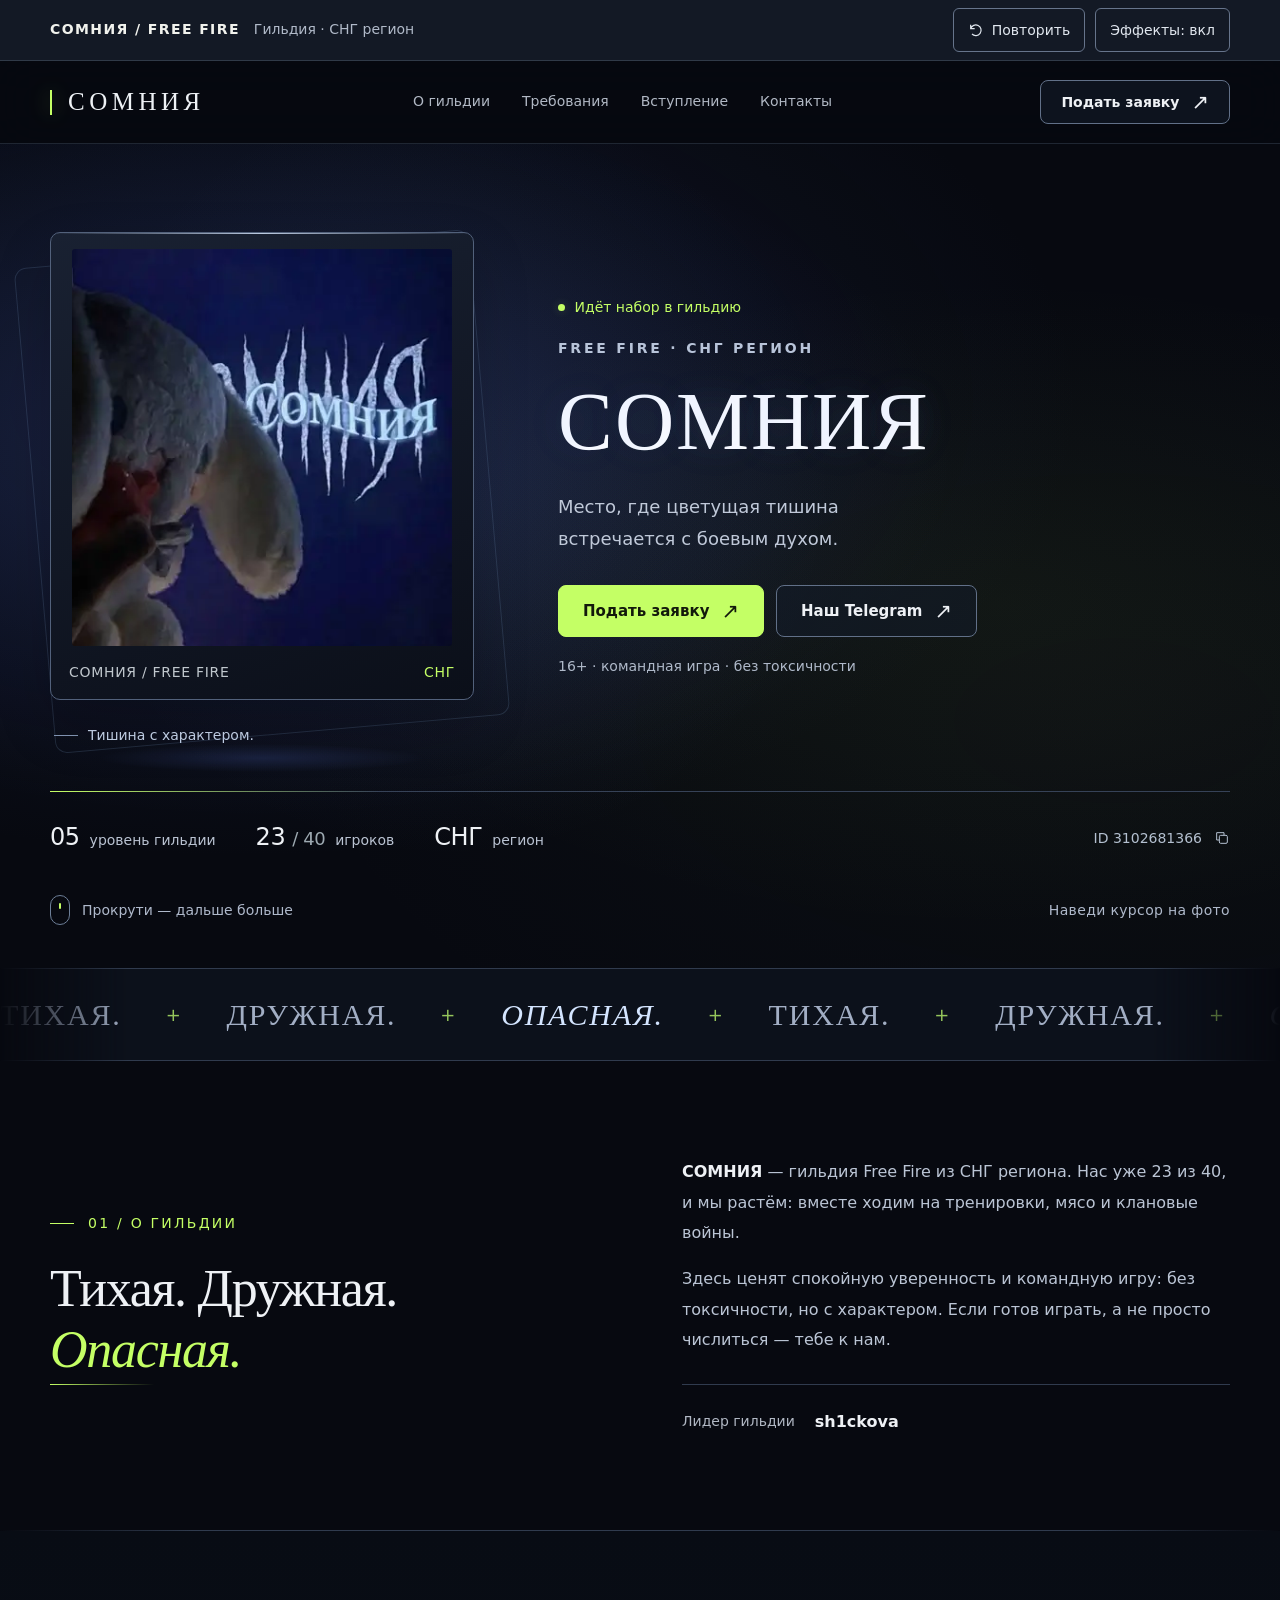
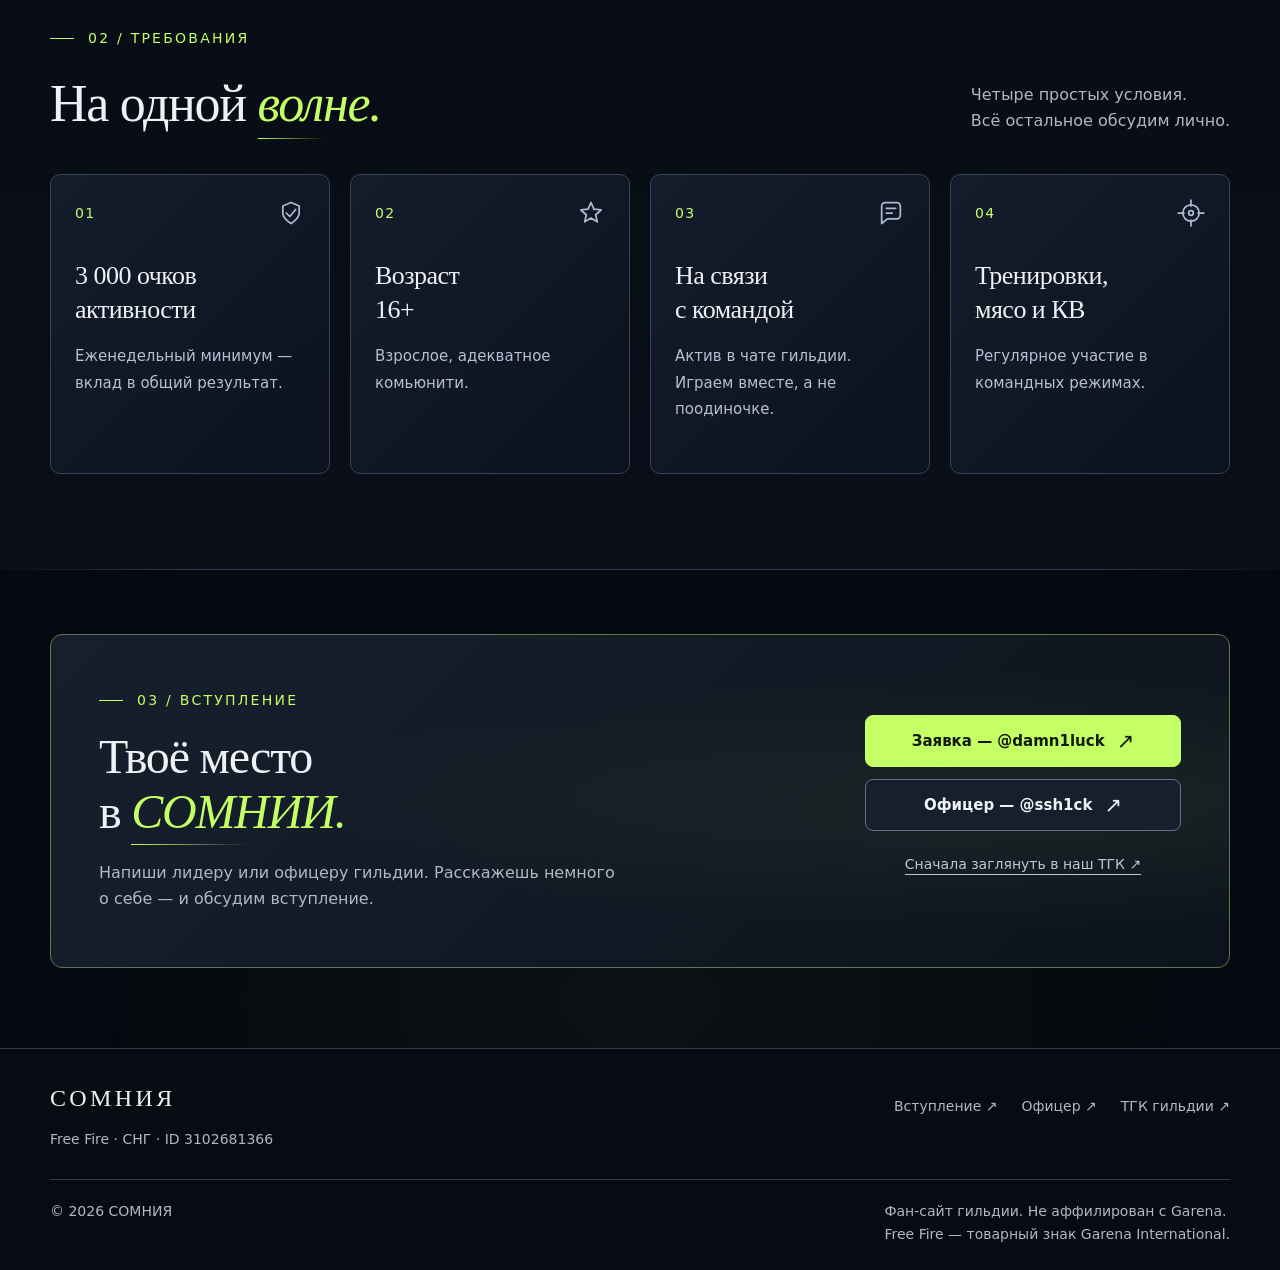
==== index.html @ 0462ac65 "Deploy animated desktop version; preserve original mobile site" ====
<!DOCTYPE html>
<html lang="ru">
<head>
  <meta charset="UTF-8">
  <meta name="viewport" content="width=device-width, initial-scale=1.0, viewport-fit=cover">
  <!-- somnia-desktop-router:start -->
  <script>
    (() => {
      try {
        if (!window.matchMedia || !window.matchMedia('(min-width: 1024px) and (hover: hover) and (pointer: fine)').matches) return;
        const target = new URL('desktop.html', location.href);
        target.search = location.search;
        target.hash = location.hash;
        location.replace(target.href);
      } catch (_) { /* Keep the original site as a safe fallback. */ }
    })();
  </script>
  <!-- somnia-desktop-router:end -->

  <title>СОМНИЯ — гильдия Free Fire · СНГ</title>
  <meta name="description" content="СОМНИЯ — гильдия Free Fire, СНГ регион. Уровень 5, идёт набор активных игроков 16+. Вступить: @damn1luck в Telegram.">
  <meta name="theme-color" content="#050608">
  <link rel="icon" type="image/png" href="assets/favicon.png">
  <link rel="apple-touch-icon" href="assets/apple-touch-icon.png">
  <!-- Open Graph -->
  <meta property="og:type" content="website">
  <meta property="og:url" content="https://somnia-guild.pages.dev/">
  <meta property="og:title" content="СОМНИЯ — гильдия Free Fire">
  <meta property="og:description" content="Уровень 5 · СНГ регион · идёт набор. Вступление: @damn1luck">
  <meta property="og:image" content="https://somnia-guild.pages.dev/assets/og.jpg">
  <meta property="og:locale" content="ru_RU">
  <link rel="preconnect" href="https://fonts.googleapis.com">
  <link rel="preconnect" href="https://fonts.gstatic.com" crossorigin>
  <link href="https://fonts.googleapis.com/css2?family=Cormorant+Garamond:ital,wght@0,300;0,400;0,500;0,600;1,400;1,500&family=Manrope:wght@300;400;500;600;700;800&display=swap" rel="stylesheet">
  <link rel="stylesheet" href="styles.css">
  <link rel="stylesheet" href="updates.css">
</head>
<body>

  <!-- ======= Навигация ======= -->
  <header class="nav" id="nav">
    <div class="nav__inner">
      <a class="nav__brand" href="#top" aria-label="СОМНИЯ — наверх">
        <img class="nav__logo" src="assets/emblem.png" alt="Эмблема гильдии СОМНИЯ — волк">
        <span class="nav__name">Сомния</span>
      </a>
      <nav class="nav__links" id="navLinks" aria-label="Основная навигация">
        <a href="#about" class="nav__link">О гильдии</a>
        <a href="#reqs" class="nav__link">Требования</a>
        <a href="#join" class="nav__link">Вступление</a>
        <a href="#contacts" class="nav__link">Контакты</a>
        <a class="btn btn--sm btn--primary" href="https://t.me/damn1luck" target="_blank" rel="noopener">
          <svg class="ico" viewBox="0 0 24 24" aria-hidden="true"><path fill="currentColor" d="M21.9 4.6c.3-1.2-.9-2.2-2-1.7L2.7 9.9c-1.2.5-1.1 2.2.1 2.6l4.4 1.4 1.7 5.4c.3 1 1.6 1.3 2.3.5l2.4-2.5 4.5 3.3c.9.7 2.2.2 2.4-.9l2.4-15.1zM8.3 13.1l9.7-6.1c.3-.2.6.2.4.4l-8 7.5-.3 3.2-1.8-5z"/></svg>
          Заявка
        </a>
      </nav>
      <button class="nav__burger" id="burger" aria-label="Открыть меню" aria-expanded="false">
        <span></span><span></span><span></span>
      </button>
    </div>
  </header>

  <main id="top">

    <!-- ======= Hero ======= -->
    <section class="hero" id="hero">
      <div class="hero__bg" id="heroBg">
        <img src="assets/hero-photo.webp" width="400" height="418" fetchpriority="high" alt="" aria-hidden="true">
        <div class="hero__shade"></div>
      </div>
      <canvas class="hero__petals" id="petals" aria-hidden="true"></canvas>

      <div class="hero__content">
        <p class="hero__kicker reveal">Гильдия Free Fire · СНГ регион</p>
        <h1 class="hero__title" id="heroTitle" aria-label="СОМНИЯ">СОМНИЯ</h1>
        <p class="hero__tag reveal">Место, где цветущая тишина встречается с боевым духом.</p>

        <ul class="hero__badges reveal" aria-label="Факты о гильдии">
          <li class="chip">
            <svg class="ico" viewBox="0 0 24 24" aria-hidden="true"><path fill="none" stroke="currentColor" stroke-width="1.6" d="M12 3l7 2.6v5.2c0 4.4-2.9 8.3-7 9.6-4.1-1.3-7-5.2-7-9.6V5.6L12 3z"/></svg>
            ID&nbsp;3102681366
          </li>
          <li class="chip">
            <svg class="ico" viewBox="0 0 24 24" aria-hidden="true"><path fill="currentColor" d="M12 2l2.9 6.3 6.9.7-5.2 4.6 1.5 6.8L12 16.9l-6.1 3.5 1.5-6.8L2.2 9l6.9-.7L12 2z"/></svg>
            Уровень&nbsp;5
          </li>
          <li class="chip">
            <svg class="ico" viewBox="0 0 24 24" aria-hidden="true"><path fill="none" stroke="currentColor" stroke-width="1.6" d="M9 11a3 3 0 100-6 3 3 0 000 6zm7 1a2.5 2.5 0 100-5M3 20v-1.5A4.5 4.5 0 017.5 14h3a4.5 4.5 0 014.5 4.5V20m2-6.6a4 4 0 013 3.9V20"/></svg>
            <span><span class="count" data-count="23">23</span>/<span class="count" data-count="40">40</span>&nbsp;игроков</span>
          </li>
          <li class="chip">
            <svg class="ico" viewBox="0 0 24 24" aria-hidden="true"><path fill="none" stroke="currentColor" stroke-width="1.6" d="M12 21s-6.5-5.4-6.5-10.2A6.5 6.5 0 0112 4.3a6.5 6.5 0 016.5 6.5C18.5 15.6 12 21 12 21z"/><circle cx="12" cy="10.7" r="2.2" fill="currentColor" stroke="none"/></svg>
            СНГ
          </li>
        </ul>

        <div class="hero__cta reveal">
          <a class="btn btn--primary btn--lg" href="https://t.me/damn1luck" target="_blank" rel="noopener">
            <svg class="ico" viewBox="0 0 24 24" aria-hidden="true"><path fill="currentColor" d="M21.9 4.6c.3-1.2-.9-2.2-2-1.7L2.7 9.9c-1.2.5-1.1 2.2.1 2.6l4.4 1.4 1.7 5.4c.3 1 1.6 1.3 2.3.5l2.4-2.5 4.5 3.3c.9.7 2.2.2 2.4-.9l2.4-15.1zM8.3 13.1l9.7-6.1c.3-.2.6.2.4.4l-8 7.5-.3 3.2-1.8-5z"/></svg>
            Подать заявку
          </a>
          <a class="btn btn--ghost btn--lg" href="https://t.me/somni1aa" target="_blank" rel="noopener">Наш ТГК</a>
        </div>
      </div>

      <a class="hero__scroll" href="#about" aria-label="Листай вниз">
        <span class="hero__scroll-line"></span>
        <span class="hero__scroll-txt">листай</span>
      </a>
    </section>

    <!-- ======= О гильдии ======= -->
    <section class="about section" id="about">
      <div class="about__bg" aria-hidden="true"></div>
      <div class="wrap">
        <div class="about__grid">
          <div class="about__emblem reveal">
            <div class="emblem-glow">
              <img src="assets/emblem.png" alt="Эмблема СОМНИИ: серый волк с зелёными глазами в щите">
            </div>
          </div>
          <div class="about__text">
            <p class="section__kicker reveal">о гильдии</p>
            <h2 class="section__title reveal">Тихая. Дружная. <em>Опасная.</em></h2>
            <p class="reveal"><strong>СОМНИЯ</strong> — гильдия Free Fire из СНГ региона. Нас уже <span class="count" data-count="23">23</span> из 40, и мы растём: идёт набор активных игроков, вместе ходим на тренировки, мясо и клановые войны.</p>
            <p class="reveal">Здесь ценят спокойную уверенность и командную игру: без токсичности, но с характером. Если готов играть, а не просто числиться — тебе к нам.</p>

            <blockquote class="slogan reveal">
              <span class="slogan__mark" aria-hidden="true">«</span>
              По поводу ги — @damn1luck
              <cite>— слоган гильдии</cite>
            </blockquote>

            <ul class="facts reveal">
              <li class="fact"><span class="fact__k">Лидер</span><span class="fact__v">sh1ckova</span></li>
              <li class="fact"><span class="fact__k">Регион</span><span class="fact__v">СНГ</span></li>
              <li class="fact"><span class="fact__k">Уровень</span><span class="fact__v">5</span></li>
              <li class="fact"><span class="fact__k">Состав</span><span class="fact__v">23 / 40</span></li>
            </ul>
          </div>
        </div>
      </div>
    </section>

    <!-- ======= Требования ======= -->
    <section class="reqs section" id="reqs">
      <div class="wrap">
        <p class="section__kicker reveal">что от вас требуется</p>
        <h2 class="section__title reveal">Требования <em>к бойцам</em></h2>
        <p class="section__sub reveal">Четыре простых условия. Всё остальное обсудим лично.</p>

        <ol class="reqs__grid">
          <li class="req reveal">
            <span class="req__num" aria-hidden="true">01</span>
            <h3 class="req__title">3 000 очков активности</h3>
            <p class="req__sub">еженедельный минимум — вклад в общий результат</p>
          </li>
          <li class="req reveal">
            <span class="req__num" aria-hidden="true">02</span>
            <h3 class="req__title">Возраст 16+</h3>
            <p class="req__sub">взрослое, адекватное комьюнити</p>
          </li>
          <li class="req reveal">
            <span class="req__num" aria-hidden="true">03</span>
            <h3 class="req__title">Актив в чате гильдии</h3>
            <p class="req__sub">мы на связи и играем вместе, а не поодиночке</p>
          </li>
          <li class="req reveal">
            <span class="req__num" aria-hidden="true">04</span>
            <h3 class="req__title">Тренировки / мясо / КВ</h3>
            <p class="req__sub">регулярное участие в командных режимах</p>
          </li>
        </ol>
      </div>
    </section>

    <!-- ======= Вступление ======= -->
    <section class="join section" id="join">
      <div class="wrap">
        <div class="join__panel reveal">
          <div class="join__glow" aria-hidden="true"></div>
          <p class="section__kicker">вступление</p>
          <h2 class="section__title">Готов стать частью <em>СОМНИИ</em>?</h2>
          <p class="join__text">Один шаг: напиши лидеру или офицеру гильдии. Расскажешь немного о себе — и обсудим вступление.</p>

          <div class="join__cta">
            <a class="btn btn--primary btn--lg" href="https://t.me/damn1luck" target="_blank" rel="noopener">
              <svg class="ico" viewBox="0 0 24 24" aria-hidden="true"><path fill="currentColor" d="M21.9 4.6c.3-1.2-.9-2.2-2-1.7L2.7 9.9c-1.2.5-1.1 2.2.1 2.6l4.4 1.4 1.7 5.4c.3 1 1.6 1.3 2.3.5l2.4-2.5 4.5 3.3c.9.7 2.2.2 2.4-.9l2.4-15.1zM8.3 13.1l9.7-6.1c.3-.2.6.2.4.4l-8 7.5-.3 3.2-1.8-5z"/></svg>
              Подать заявку — @damn1luck
            </a>
            <a class="btn btn--ghost btn--lg" href="https://t.me/ssh1ck" target="_blank" rel="noopener">Офицер гильдии — @ssh1ck</a>
            <a class="btn btn--ghost btn--lg" href="https://t.me/somni1aa" target="_blank" rel="noopener">Наш ТГК</a>
          </div>
        </div>
      </div>
    </section>

  </main>

  <!-- ======= Футер / Контакты ======= -->
  <footer class="footer" id="contacts">
    <div class="wrap footer__grid">
      <div class="footer__brand">
        <img class="footer__logo" src="assets/emblem.png" alt="Эмблема СОМНИИ">
        <div>
          <p class="footer__name">Сомния</p>
          <p class="footer__meta">ID 3102681366 · уровень 5 · СНГ</p>
        </div>
      </div>
      <nav class="footer__links" aria-label="Контакты">
        <a href="https://t.me/somni1aa" target="_blank" rel="noopener">
          <svg class="ico" viewBox="0 0 24 24" aria-hidden="true"><path fill="currentColor" d="M21.9 4.6c.3-1.2-.9-2.2-2-1.7L2.7 9.9c-1.2.5-1.1 2.2.1 2.6l4.4 1.4 1.7 5.4c.3 1 1.6 1.3 2.3.5l2.4-2.5 4.5 3.3c.9.7 2.2.2 2.4-.9l2.4-15.1zM8.3 13.1l9.7-6.1c.3-.2.6.2.4.4l-8 7.5-.3 3.2-1.8-5z"/></svg>
          ТГК гильдии — t.me/somni1aa
        </a>
        <a href="https://t.me/damn1luck" target="_blank" rel="noopener">
          <svg class="ico" viewBox="0 0 24 24" aria-hidden="true"><path fill="none" stroke="currentColor" stroke-width="1.6" d="M4 6h16v12H4z"/><path fill="none" stroke="currentColor" stroke-width="1.6" d="M4 7l8 6 8-6"/></svg>
          Вступление — @damn1luck
        </a>
        <a href="https://t.me/ssh1ck" target="_blank" rel="noopener">
          <svg class="ico" viewBox="0 0 24 24" aria-hidden="true"><path fill="none" stroke="currentColor" stroke-width="1.6" d="M4 6h16v12H4zM4 7l8 6 8-6"/></svg>
          Офицер гильдии — @ssh1ck
        </a>
      </nav>
      <p class="footer__note">Фан-сайт гильдии. Не аффилирован с Garena.<br>Free Fire — товарный знак Garena International.</p>
    </div>
    <div class="wrap footer__bottom">
      <span>© 2026 СОМНИЯ</span>
      <span>сделано с <span class="heart" aria-hidden="true">♥</span> для гильдии</span>
    </div>
  </footer>

  <script src="script.js"></script>
</body>
</html>
---- styles.css ----
/* ============================================================
   СОМНИЯ — гильдия Free Fire
   Тёмная элегантная тема: чёрный + серебро + неоново-зелёный
   ============================================================ */

:root {
  --bg: #050608;
  --bg-2: #090b10;
  --ink: #eef1f6;
  --muted: #a6adba;
  --faint: #6b7280;
  --lime: #b8ff29;
  --lime-soft: rgba(184, 255, 41, .14);
  --gold: #f0c75e;
  --line: rgba(255, 255, 255, .09);
  --glass: rgba(255, 255, 255, .045);
  --glass-strong: rgba(13, 16, 22, .72);
  --font-display: "Cormorant Garamond", Georgia, serif;
  --font-body: "Manrope", system-ui, sans-serif;
  --ease: cubic-bezier(.22, .61, .21, 1);
  --nav-h: 72px;
}

* { margin: 0; padding: 0; box-sizing: border-box; }

html {
  scroll-behavior: smooth;
  scroll-padding-top: calc(var(--nav-h) + 12px);
}

body {
  background: var(--bg);
  color: var(--ink);
  font-family: var(--font-body);
  font-weight: 400;
  line-height: 1.65;
  overflow-x: hidden;
  -webkit-font-smoothing: antialiased;
}

::selection { background: rgba(184, 255, 41, .25); color: #fff; }

::-webkit-scrollbar { width: 10px; }
::-webkit-scrollbar-track { background: var(--bg); }
::-webkit-scrollbar-thumb {
  background: linear-gradient(180deg, #2a2f38, #171b22);
  border-radius: 8px;
  border: 2px solid var(--bg);
}
::-webkit-scrollbar-thumb:hover { background: #3a4150; }

img { max-width: 100%; display: block; }
a { color: inherit; text-decoration: none; }
ul, ol { list-style: none; }

.wrap { width: min(1180px, 92%); margin-inline: auto; }

.ico { width: 1.05em; height: 1.05em; flex: none; }

/* ---------- Типографика секций ---------- */

.section { padding: clamp(88px, 11vw, 150px) 0; position: relative; }

.section__kicker {
  font-size: 12px;
  font-weight: 700;
  letter-spacing: .34em;
  text-transform: uppercase;
  color: var(--lime);
  margin-bottom: 18px;
}

.section__title {
  font-family: var(--font-display);
  font-weight: 500;
  font-size: clamp(34px, 5vw, 58px);
  line-height: 1.08;
  letter-spacing: .01em;
  margin-bottom: 22px;
}

.section__title em {
  font-style: italic;
  font-weight: 400;
  background: linear-gradient(100deg, var(--lime) 20%, #e9ffb0 55%, var(--lime) 90%);
  -webkit-background-clip: text;
  background-clip: text;
  color: transparent;
}

.section__sub {
  color: var(--muted);
  font-size: clamp(15px, 1.6vw, 17px);
  max-width: 52ch;
}

/* ---------- Кнопки ---------- */

.btn {
  position: relative;
  display: inline-flex;
  align-items: center;
  justify-content: center;
  gap: 10px;
  padding: 14px 26px;
  border-radius: 999px;
  font-weight: 700;
  font-size: 15px;
  letter-spacing: .02em;
  border: 1px solid transparent;
  cursor: pointer;
  transition: transform .35s var(--ease), box-shadow .35s var(--ease),
              background .35s var(--ease), border-color .35s var(--ease);
  overflow: hidden;
  -webkit-tap-highlight-color: transparent;
}

.btn--lg { padding: 17px 34px; font-size: 16px; }
.btn--sm { padding: 10px 20px; font-size: 14px; }

.btn--primary {
  background: linear-gradient(135deg, #c6ff3d, #8fe015);
  color: #0a0f02;
  box-shadow: 0 0 0 rgba(184, 255, 41, 0);
}

.btn--primary::after {
  content: "";
  position: absolute;
  inset: 0;
  background: linear-gradient(115deg, transparent 30%, rgba(255, 255, 255, .55) 50%, transparent 70%);
  transform: translateX(-120%);
  transition: transform .7s var(--ease);
}

.btn--primary:hover {
  transform: translateY(-2px);
  box-shadow: 0 12px 38px rgba(184, 255, 41, .28), 0 4px 14px rgba(184, 255, 41, .18);
}

.btn--primary:hover::after { transform: translateX(120%); }
.btn--primary:active { transform: translateY(0) scale(.98); }

.btn--ghost {
  background: var(--glass);
  border-color: var(--line);
  color: var(--ink);
  backdrop-filter: blur(12px);
  -webkit-backdrop-filter: blur(12px);
}

.btn--ghost:hover {
  transform: translateY(-2px);
  border-color: rgba(184, 255, 41, .45);
  box-shadow: 0 10px 30px rgba(0, 0, 0, .45);
}

.btn--ghost:active { transform: translateY(0) scale(.98); }

:focus-visible {
  outline: 2px solid var(--lime);
  outline-offset: 3px;
  border-radius: 6px;
}

/* ---------- Навигация ---------- */

.nav {
  position: fixed;
  inset: 0 0 auto 0;
  z-index: 100;
  height: var(--nav-h);
  display: flex;
  align-items: center;
  transition: background .4s var(--ease), border-color .4s var(--ease), backdrop-filter .4s;
  border-bottom: 1px solid transparent;
}

.nav--scrolled {
  background: rgba(5, 6, 8, .72);
  backdrop-filter: blur(18px) saturate(1.3);
  -webkit-backdrop-filter: blur(18px) saturate(1.3);
  border-bottom-color: var(--line);
}

.nav__inner {
  width: min(1180px, 92%);
  margin-inline: auto;
  display: flex;
  align-items: center;
  justify-content: space-between;
  gap: 18px;
}

.nav__brand { display: flex; align-items: center; gap: 12px; }

.nav__logo {
  width: 40px;
  height: 40px;
  object-fit: contain;
  filter: drop-shadow(0 0 10px rgba(184, 255, 41, .18));
}

.nav__name {
  font-family: var(--font-display);
  font-size: 22px;
  font-weight: 600;
  letter-spacing: .22em;
  text-transform: uppercase;
}

.nav__links { display: flex; align-items: center; gap: 30px; }

.nav__link {
  position: relative;
  font-size: 14px;
  font-weight: 600;
  letter-spacing: .06em;
  color: var(--muted);
  transition: color .3s;
  padding: 6px 0;
}

.nav__link::after {
  content: "";
  position: absolute;
  left: 0; right: 100%; bottom: 0;
  height: 1.5px;
  background: var(--lime);
  transition: right .35s var(--ease);
}

.nav__link:hover, .nav__link--active { color: var(--ink); }
.nav__link:hover::after, .nav__link--active::after { right: 0; }

.nav__burger {
  display: none;
  flex-direction: column;
  gap: 5px;
  background: none;
  border: 0;
  padding: 10px;
  cursor: pointer;
}

.nav__burger span {
  width: 24px;
  height: 2px;
  background: var(--ink);
  border-radius: 2px;
  transition: transform .35s var(--ease), opacity .3s;
}

.nav__burger--open span:nth-child(1) { transform: translateY(7px) rotate(45deg); }
.nav__burger--open span:nth-child(2) { opacity: 0; }
.nav__burger--open span:nth-child(3) { transform: translateY(-7px) rotate(-45deg); }

/* ---------- Hero ---------- */

.hero {
  position: relative;
  min-height: 100svh;
  display: flex;
  align-items: center;
  overflow: hidden;
}

/* capture-режим: фиксированная высота героя для fullpage-скриншотов */
html.shot .hero { min-height: 880px; }

.hero__bg { position: absolute; inset: 0; z-index: -2; }

.hero__bg img {
  width: 100%;
  height: 100%;
  object-fit: cover;
  object-position: 22% 30%;
  will-change: transform;
}

.hero__shade {
  position: absolute;
  inset: 0;
  background:
    linear-gradient(90deg, rgba(5, 6, 8, .18) 0%, rgba(5, 6, 8, .55) 42%, rgba(5, 6, 8, .92) 78%, var(--bg) 100%),
    linear-gradient(180deg, rgba(5, 6, 8, .55) 0%, transparent 26%, transparent 62%, var(--bg) 100%);
}

.hero__petals { position: absolute; inset: 0; z-index: -1; pointer-events: none; }

.hero__content {
  width: min(1180px, 92%);
  margin-inline: auto;
  display: flex;
  flex-direction: column;
  align-items: flex-end;
  text-align: right;
  padding-top: var(--nav-h);
}

.hero__kicker {
  font-size: 12px;
  font-weight: 700;
  letter-spacing: .4em;
  text-transform: uppercase;
  color: #c9ced8;
  margin-bottom: 20px;
  text-shadow: 0 1px 14px rgba(5, 6, 8, .9), 0 0 4px rgba(5, 6, 8, .8);
}

.hero__title {
  font-family: var(--font-display);
  font-weight: 500;
  font-size: clamp(64px, 12.5vw, 168px);
  line-height: .95;
  letter-spacing: .12em;
  margin-left: -.12em; /* компенсация letter-spacing у последней буквы */
  text-shadow: 0 0 60px rgba(238, 241, 246, .28), 0 0 140px rgba(184, 255, 41, .12);
}

.hero__title .ltr {
  display: inline-block;
  opacity: 0;
  transform: translateY(.35em);
  filter: blur(12px);
  animation: letter-in 1.1s var(--ease) forwards;
}

@keyframes letter-in {
  to { opacity: 1; transform: translateY(0); filter: blur(0); }
}

.hero__tag {
  margin-top: 22px;
  max-width: 42ch;
  color: #bcc3cf;
  font-size: clamp(15px, 1.8vw, 18px);
  text-shadow: 0 1px 12px rgba(5, 6, 8, .8);
}

.hero__badges {
  display: flex;
  flex-wrap: wrap;
  justify-content: flex-end;
  gap: 10px;
  margin-top: 30px;
}

.chip {
  display: inline-flex;
  align-items: center;
  gap: 8px;
  padding: 9px 16px;
  border-radius: 999px;
  border: 1px solid var(--line);
  background: var(--glass);
  backdrop-filter: blur(14px);
  -webkit-backdrop-filter: blur(14px);
  font-size: 13.5px;
  font-weight: 600;
  letter-spacing: .04em;
  color: var(--ink);
}

.chip .ico { color: var(--lime); }

.hero__cta {
  display: flex;
  flex-wrap: wrap;
  justify-content: flex-end;
  gap: 14px;
  margin-top: 38px;
}

.hero__scroll {
  position: absolute;
  left: 50%;
  bottom: 26px;
  transform: translateX(-50%);
  display: flex;
  flex-direction: column;
  align-items: center;
  gap: 10px;
  color: var(--faint);
  transition: color .3s;
}

.hero__scroll:hover { color: var(--muted); }

.hero__scroll-txt {
  font-size: 11px;
  letter-spacing: .3em;
  text-transform: uppercase;
}

.hero__scroll-line {
  width: 1px;
  height: 44px;
  background: linear-gradient(180deg, transparent, var(--muted));
  position: relative;
  overflow: hidden;
}

.hero__scroll-line::after {
  content: "";
  position: absolute;
  inset: 0;
  background: var(--lime);
  animation: scroll-hint 2.2s var(--ease) infinite;
}

@keyframes scroll-hint {
  0% { transform: translateY(-100%); }
  55%, 100% { transform: translateY(100%); }
}

/* ---------- О гильдии ---------- */

.about { overflow: hidden; }

.about__bg {
  position: absolute;
  inset: 0;
  z-index: -1;
  background-image: url("assets/about-bg.jpg");
  background-size: cover;
  background-position: center;
  opacity: .14;
  -webkit-mask-image: radial-gradient(75% 70% at 30% 45%, #000 0%, transparent 100%);
  mask-image: radial-gradient(75% 70% at 30% 45%, #000 0%, transparent 100%);
}

.about__grid {
  display: grid;
  grid-template-columns: minmax(280px, 420px) 1fr;
  gap: clamp(40px, 6vw, 90px);
  align-items: center;
}

.emblem-glow {
  position: relative;
  width: min(100%, 380px);
  margin-inline: auto;
}

.emblem-glow::before {
  content: "";
  position: absolute;
  inset: -12%;
  border-radius: 50%;
  background: radial-gradient(circle, rgba(184, 255, 41, .22) 0%, rgba(184, 255, 41, .05) 42%, transparent 68%);
  animation: pulse 4.5s ease-in-out infinite;
}

@keyframes pulse {
  0%, 100% { opacity: .65; transform: scale(.97); }
  50% { opacity: 1; transform: scale(1.04); }
}

.emblem-glow img {
  position: relative;
  filter: drop-shadow(0 18px 50px rgba(0, 0, 0, .6));
}

.about__text p { color: var(--muted); margin-bottom: 16px; max-width: 58ch; }
.about__text p strong { color: var(--ink); letter-spacing: .06em; }

.slogan {
  position: relative;
  margin: 30px 0;
  padding: 22px 26px 22px 34px;
  border-left: 2px solid var(--lime);
  background: linear-gradient(90deg, var(--lime-soft), transparent 70%);
  border-radius: 0 18px 18px 0;
  font-family: var(--font-display);
  font-size: clamp(20px, 2.6vw, 27px);
  font-style: italic;
  font-weight: 500;
}

.slogan__mark {
  position: absolute;
  left: 10px;
  top: 2px;
  font-size: 44px;
  color: var(--lime);
  opacity: .55;
  line-height: 1;
}

.slogan cite {
  display: block;
  margin-top: 8px;
  font-family: var(--font-body);
  font-style: normal;
  font-size: 12px;
  letter-spacing: .22em;
  text-transform: uppercase;
  color: var(--faint);
}

.facts {
  display: grid;
  grid-template-columns: repeat(4, minmax(0, 1fr));
  gap: 12px;
  margin-top: 28px;
}

.fact {
  border: 1px solid var(--line);
  background: var(--glass);
  backdrop-filter: blur(14px);
  -webkit-backdrop-filter: blur(14px);
  border-radius: 16px;
  padding: 14px 16px;
  transition: transform .35s var(--ease), border-color .35s;
}

.fact:hover { transform: translateY(-4px); border-color: rgba(184, 255, 41, .35); }

.fact__k {
  display: block;
  font-size: 11px;
  font-weight: 700;
  letter-spacing: .2em;
  text-transform: uppercase;
  color: var(--faint);
  margin-bottom: 4px;
}

.fact__v {
  font-family: var(--font-display);
  font-size: 21px;
  font-weight: 600;
  letter-spacing: .03em;
}

/* ---------- Требования ---------- */

.reqs__grid {
  display: grid;
  grid-template-columns: repeat(2, minmax(0, 1fr));
  gap: 18px;
  margin-top: 48px;
  counter-reset: req;
}

.req {
  position: relative;
  padding: 34px 30px 30px;
  border: 1px solid var(--line);
  border-radius: 22px;
  background: var(--glass);
  backdrop-filter: blur(16px);
  -webkit-backdrop-filter: blur(16px);
  overflow: hidden;
  transition: transform .4s var(--ease), border-color .4s, background .4s;
}

.req::before {
  content: "";
  position: absolute;
  inset: 0;
  background: radial-gradient(80% 90% at 85% 0%, var(--lime-soft), transparent 60%);
  opacity: 0;
  transition: opacity .45s;
}

.req:hover {
  transform: translateY(-6px);
  border-color: rgba(184, 255, 41, .4);
  background: rgba(255, 255, 255, .06);
}

.req:hover::before { opacity: 1; }

.req__num {
  position: absolute;
  right: 22px;
  top: 10px;
  font-family: var(--font-display);
  font-style: italic;
  font-weight: 300;
  font-size: clamp(64px, 7vw, 92px);
  line-height: 1;
  color: transparent;
  -webkit-text-stroke: 1px rgba(238, 241, 246, .22);
  transition: color .45s, -webkit-text-stroke-color .45s;
}

.req:hover .req__num { color: rgba(184, 255, 41, .85); -webkit-text-stroke-color: transparent; }

.req__title {
  position: relative;
  font-family: var(--font-display);
  font-weight: 600;
  font-size: clamp(22px, 2.6vw, 28px);
  letter-spacing: .01em;
  margin-bottom: 10px;
  max-width: 75%;
}

.req__sub {
  position: relative;
  color: var(--muted);
  font-size: 14.5px;
  max-width: 42ch;
}

/* ---------- Вступление ---------- */

.join__panel {
  position: relative;
  text-align: center;
  padding: clamp(52px, 8vw, 96px) clamp(22px, 6vw, 80px);
  border: 1px solid var(--line);
  border-radius: 30px;
  background: linear-gradient(180deg, rgba(255, 255, 255, .05), rgba(255, 255, 255, .02));
  backdrop-filter: blur(18px);
  -webkit-backdrop-filter: blur(18px);
  overflow: hidden;
}

.join__glow {
  position: absolute;
  inset: auto -20% -70% -20%;
  height: 130%;
  background: radial-gradient(50% 55% at 50% 100%, rgba(184, 255, 41, .18), transparent 70%);
  pointer-events: none;
}

.join__panel .section__title { max-width: 18ch; margin-inline: auto; }

.join__text {
  color: var(--muted);
  max-width: 52ch;
  margin: 0 auto 36px;
}

.join__cta {
  position: relative;
  display: flex;
  flex-wrap: wrap;
  justify-content: center;
  gap: 14px;
}

/* ---------- Футер ---------- */

.footer {
  border-top: 1px solid var(--line);
  background: linear-gradient(180deg, var(--bg) 0%, #07090d 100%);
  padding-top: clamp(48px, 6vw, 72px);
}

.footer__grid {
  display: grid;
  grid-template-columns: 1.2fr 1fr .9fr;
  gap: clamp(28px, 5vw, 60px);
  align-items: start;
  padding-bottom: 44px;
}

.footer__brand { display: flex; align-items: center; gap: 16px; }

.footer__logo { width: 62px; object-fit: contain; }

.footer__name {
  font-family: var(--font-display);
  font-size: 24px;
  font-weight: 600;
  letter-spacing: .2em;
  text-transform: uppercase;
}

.footer__meta { color: var(--faint); font-size: 13px; letter-spacing: .06em; }

.footer__links { display: flex; flex-direction: column; gap: 14px; }

.footer__links a {
  display: inline-flex;
  align-items: center;
  gap: 10px;
  color: var(--muted);
  font-size: 14.5px;
  font-weight: 600;
  transition: color .3s, transform .3s var(--ease);
}

.footer__links a .ico { color: var(--lime); }

.footer__links a:hover { color: var(--ink); transform: translateX(4px); }

.footer__note { color: var(--faint); font-size: 12.5px; line-height: 1.7; }

.footer__bottom {
  display: flex;
  justify-content: space-between;
  gap: 14px;
  padding: 20px 0 26px;
  border-top: 1px solid var(--line);
  color: var(--faint);
  font-size: 12.5px;
  letter-spacing: .08em;
}

.heart { color: var(--lime); }

/* ---------- Reveal-анимации ---------- */

.reveal {
  opacity: 0;
  transform: translateY(28px);
  transition: opacity .9s var(--ease), transform .9s var(--ease);
  transition-delay: var(--d, 0s);
}

.reveal.in { opacity: 1; transform: translateY(0); }

/* ---------- Адаптив ---------- */

@media (max-width: 1023px) {
  .about__grid { grid-template-columns: 1fr; }
  .about__emblem { order: -1; }
  .emblem-glow { width: min(64vw, 320px); }
  .footer__grid { grid-template-columns: 1fr 1fr; }
  .footer__note { grid-column: 1 / -1; }
}

@media (max-width: 759px) {
  :root { --nav-h: 62px; }

  html.shot .hero { min-height: 830px; }

  .nav__links {
    position: fixed;
    inset: 0;
    z-index: -1;
    flex-direction: column;
    justify-content: center;
    gap: 34px;
    background: rgba(5, 6, 8, .9);
    backdrop-filter: blur(26px);
    -webkit-backdrop-filter: blur(26px);
    opacity: 0;
    pointer-events: none;
    transition: opacity .4s var(--ease);
  }

  .nav--open .nav__links { opacity: 1; pointer-events: auto; }

  .nav__link { font-size: 22px; font-family: var(--font-display); letter-spacing: .1em; }

  .nav__burger { display: flex; position: relative; z-index: 5; }

  .hero__content {
    align-items: flex-start;
    text-align: left;
    justify-content: flex-end;
    min-height: 100svh;
    padding-bottom: 90px;
  }

  .hero__bg img { object-position: 0% 22%; }

  .hero__shade {
    background:
      linear-gradient(180deg, rgba(5, 6, 8, .38) 0%, rgba(5, 6, 8, .66) 55%, var(--bg) 96%),
      linear-gradient(90deg, rgba(5, 6, 8, .35), transparent 55%);
  }

  .hero__badges { justify-content: flex-start; }
  .hero__cta { justify-content: flex-start; }
  .hero__title { font-size: clamp(58px, 17vw, 96px); }

  .hero__scroll { display: none; }

  .reqs__grid { grid-template-columns: 1fr; gap: 14px; }
  .req { padding: 28px 24px 26px; }
  .req__title { max-width: 68%; }

  .facts { grid-template-columns: repeat(2, 1fr); }

  .footer__grid { grid-template-columns: 1fr; gap: 30px; }
  .footer__bottom { flex-direction: column; gap: 6px; }
}

/* ---------- Доступность: сниженные анимации ---------- */

@media (prefers-reduced-motion: reduce) {
  html { scroll-behavior: auto; }

  *, *::before, *::after {
    animation-duration: .01ms !important;
    animation-iteration-count: 1 !important;
    transition-duration: .01ms !important;
  }

  .reveal { opacity: 1; transform: none; }
  .hero__title .ltr { opacity: 1; transform: none; filter: none; animation: none; }
}
---- updates.css ----
/* Правки v2: новое фото героя, лепестки на всю ширину, мобильная раскладка. */

/* canvas — замещаемый элемент: inset:0 его не растягивает, нужны размеры. */
.hero__petals { width: 100%; height: 100%; z-index: -1; }

/* Кадрирование нового фото. */
.hero__bg img { object-position: 28% 34%; }

/* На фото есть своё название гильдии — гасим его там, где идёт текст. */
@media (min-width: 760px) {
  .hero__shade {
    background:
      linear-gradient(90deg, rgba(5,6,8,.10) 0%, rgba(5,6,8,.42) 26%, rgba(5,6,8,.86) 52%, rgba(5,6,8,.96) 74%, var(--bg) 100%),
      linear-gradient(180deg, rgba(5,6,8,.55) 0%, transparent 26%, transparent 62%, var(--bg) 100%);
  }
}

.join__cta .btn { max-width: 100%; white-space: normal; overflow-wrap: anywhere; }
.footer__links a { min-height: 44px; }
.nav__burger { min-height: 44px; min-width: 44px; }

/* Мобильная версия: фото сверху целиком, текст под ним. */
@media (max-width: 759px) {
  .hero, html.shot .hero { display: block; min-height: 0; isolation: isolate; }
  .hero__bg {
    position: relative;
    inset: auto;
    z-index: 0;
    width: 100%;
    height: auto;
    margin-top: var(--nav-h);
  }
  .hero__bg img { width: 100%; height: auto; object-fit: contain; object-position: center; transform: none !important; }
  .hero__shade { background: linear-gradient(180deg, transparent 65%, var(--bg) 100%); }
  .hero__petals { z-index: 1; }
  .hero__content { position: relative; z-index: 2; min-height: 0; padding: 16px 0 64px; }
  .hero__title { font-size: clamp(54px, 16vw, 96px); }
  .hero__kicker { font-size: 11px; letter-spacing: .2em; }
  .hero__badges { gap: 8px; }
  .hero__cta { width: 100%; }
  .hero__cta .btn { padding-inline: 24px; }
  .join__cta .btn { width: 100%; font-size: 14px; padding-inline: 18px; }
}
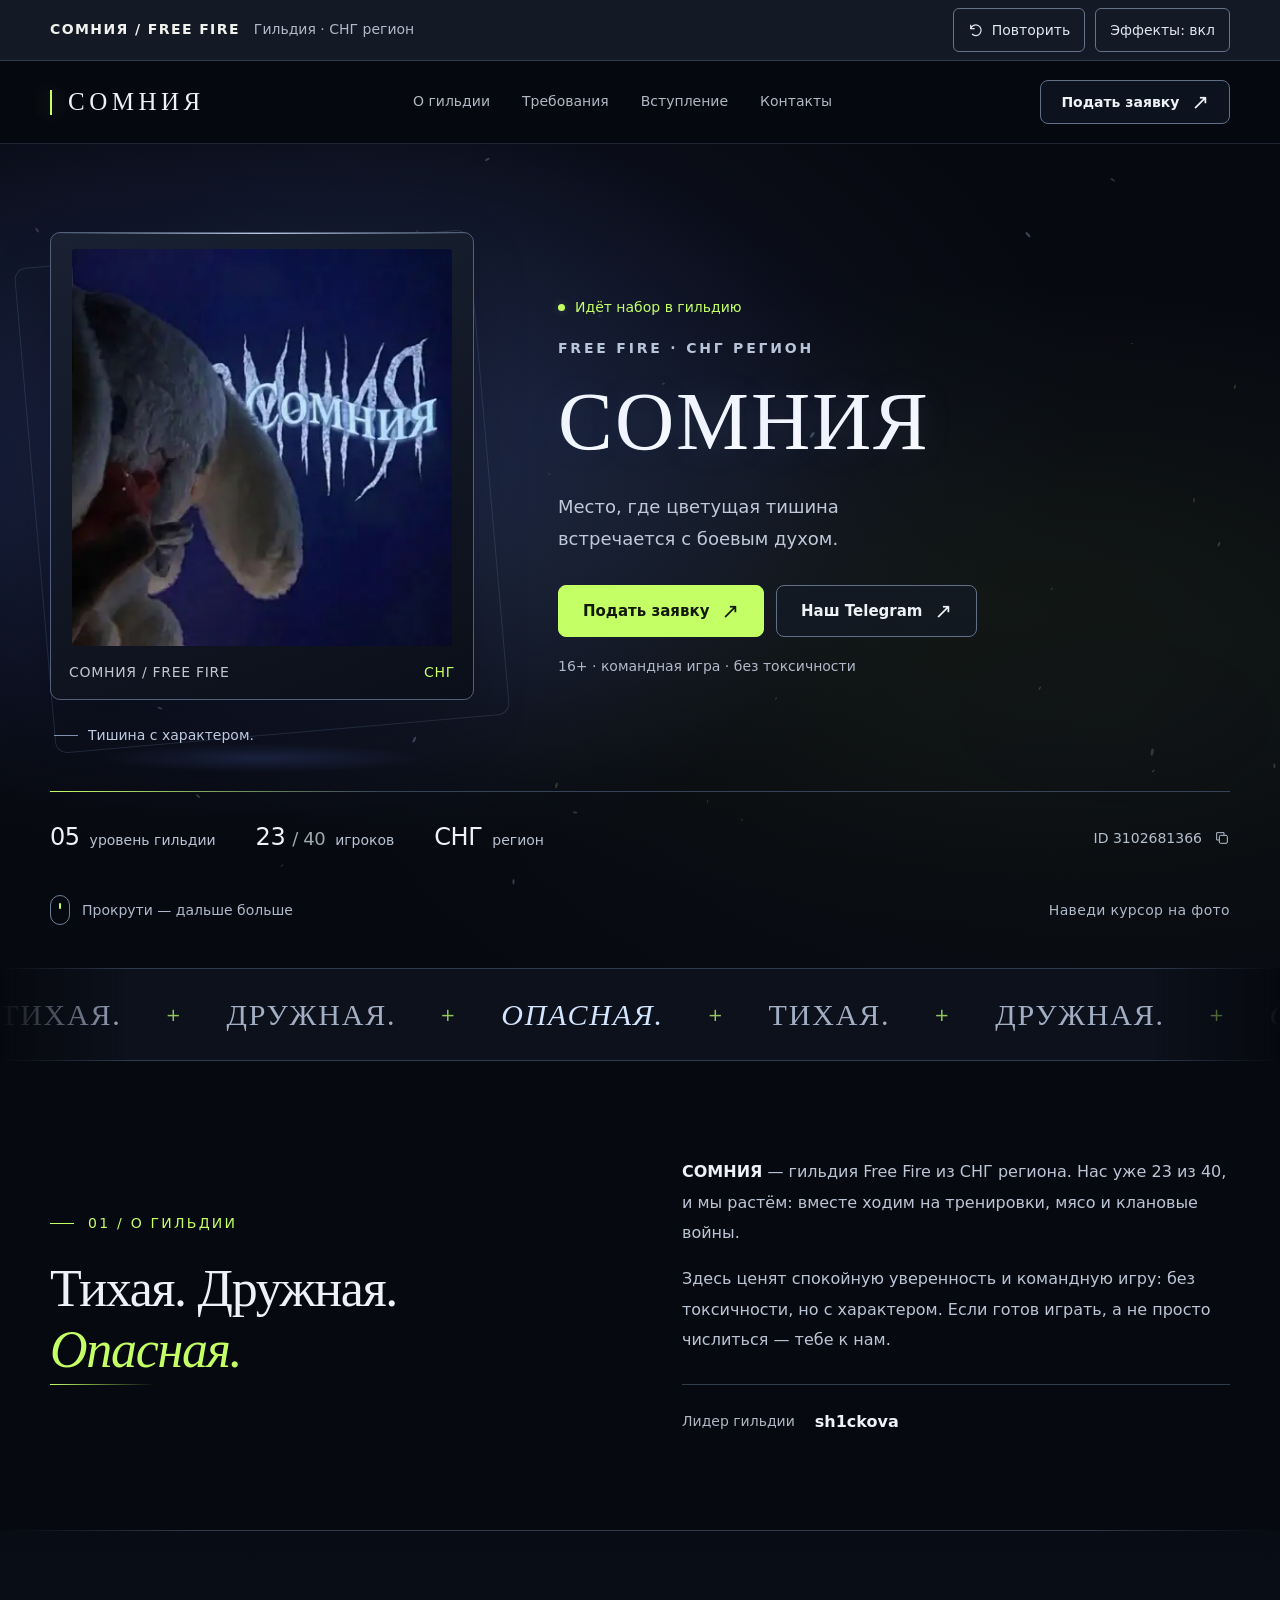
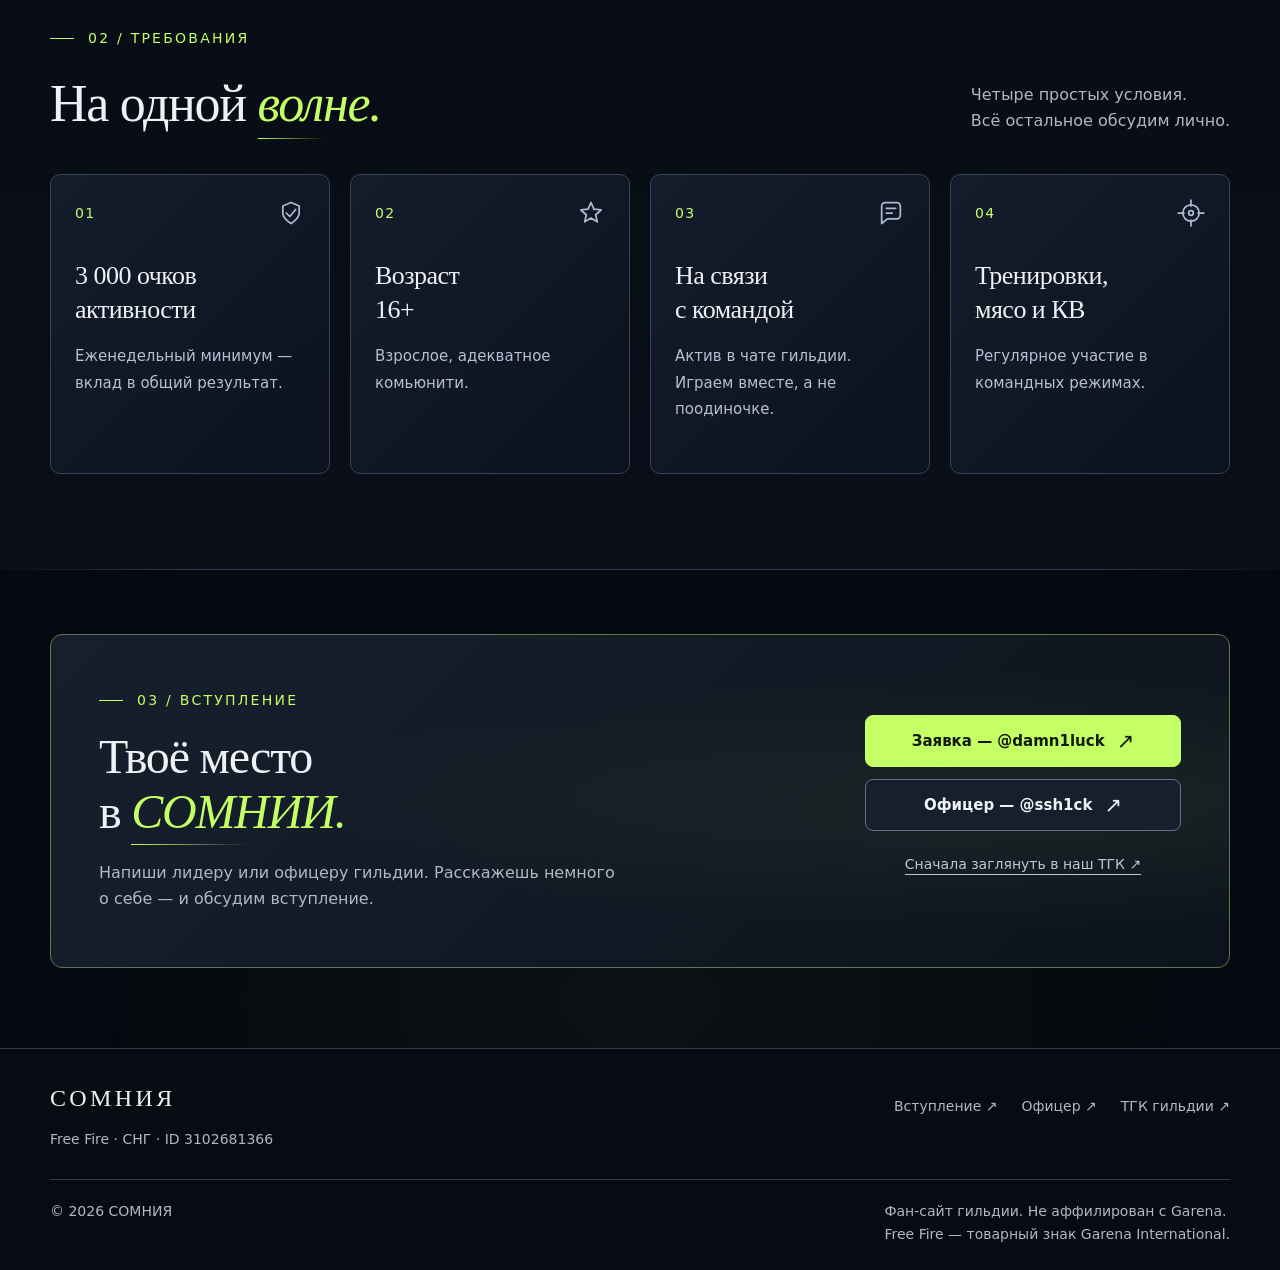
==== commit aea29ca9: "Мобильная версия: ветка вернулась на hero, новая ава гильдии — карточкой в «О гильдии»" ====
--- a/index.html
+++ b/index.html
@@ -65,7 +65,7 @@
     <!-- ======= Hero ======= -->
     <section class="hero" id="hero">
       <div class="hero__bg" id="heroBg">
-        <img src="assets/hero-photo.webp" width="400" height="418" fetchpriority="high" alt="" aria-hidden="true">
+        <img src="assets/branch.jpg" fetchpriority="high" alt="" aria-hidden="true">
         <div class="hero__shade"></div>
       </div>
       <canvas class="hero__petals" id="petals" aria-hidden="true"></canvas>
@@ -137,6 +137,11 @@
               <li class="fact"><span class="fact__k">Уровень</span><span class="fact__v">5</span></li>
               <li class="fact"><span class="fact__k">Состав</span><span class="fact__v">23 / 40</span></li>
             </ul>
+
+            <figure class="banner-card reveal">
+              <img src="assets/banner-ava.webp" loading="lazy" alt="Баннер гильдии СОМНИЯ: ледяная надпись на тёмно-синем фоне">
+              <figcaption>Баннер гильдии · Free Fire</figcaption>
+            </figure>
           </div>
         </div>
       </div>
--- a/updates.css
+++ b/updates.css
@@ -41,3 +41,25 @@
   .hero__cta .btn { padding-inline: 24px; }
   .join__cta .btn { width: 100%; font-size: 14px; padding-inline: 18px; }
 }
+
+/* Правки v3: ветка вернулась на hero, новая ава гильдии — карточкой в «О гильдии». */
+.banner-card {
+  margin: 26px 0 0;
+  display: inline-flex;
+  flex-direction: column;
+  border: 1px solid var(--line);
+  border-radius: 18px;
+  overflow: hidden;
+  background: var(--glass);
+  transition: transform .35s cubic-bezier(.22,.61,.21,1), border-color .35s;
+}
+.banner-card:hover { transform: translateY(-4px); border-color: rgba(184,255,41,.35); }
+.banner-card img { display: block; width: min(280px, 64vw); height: auto; }
+.banner-card figcaption {
+  padding: 10px 16px;
+  font-size: 11px;
+  font-weight: 700;
+  letter-spacing: .22em;
+  text-transform: uppercase;
+  color: var(--faint);
+}
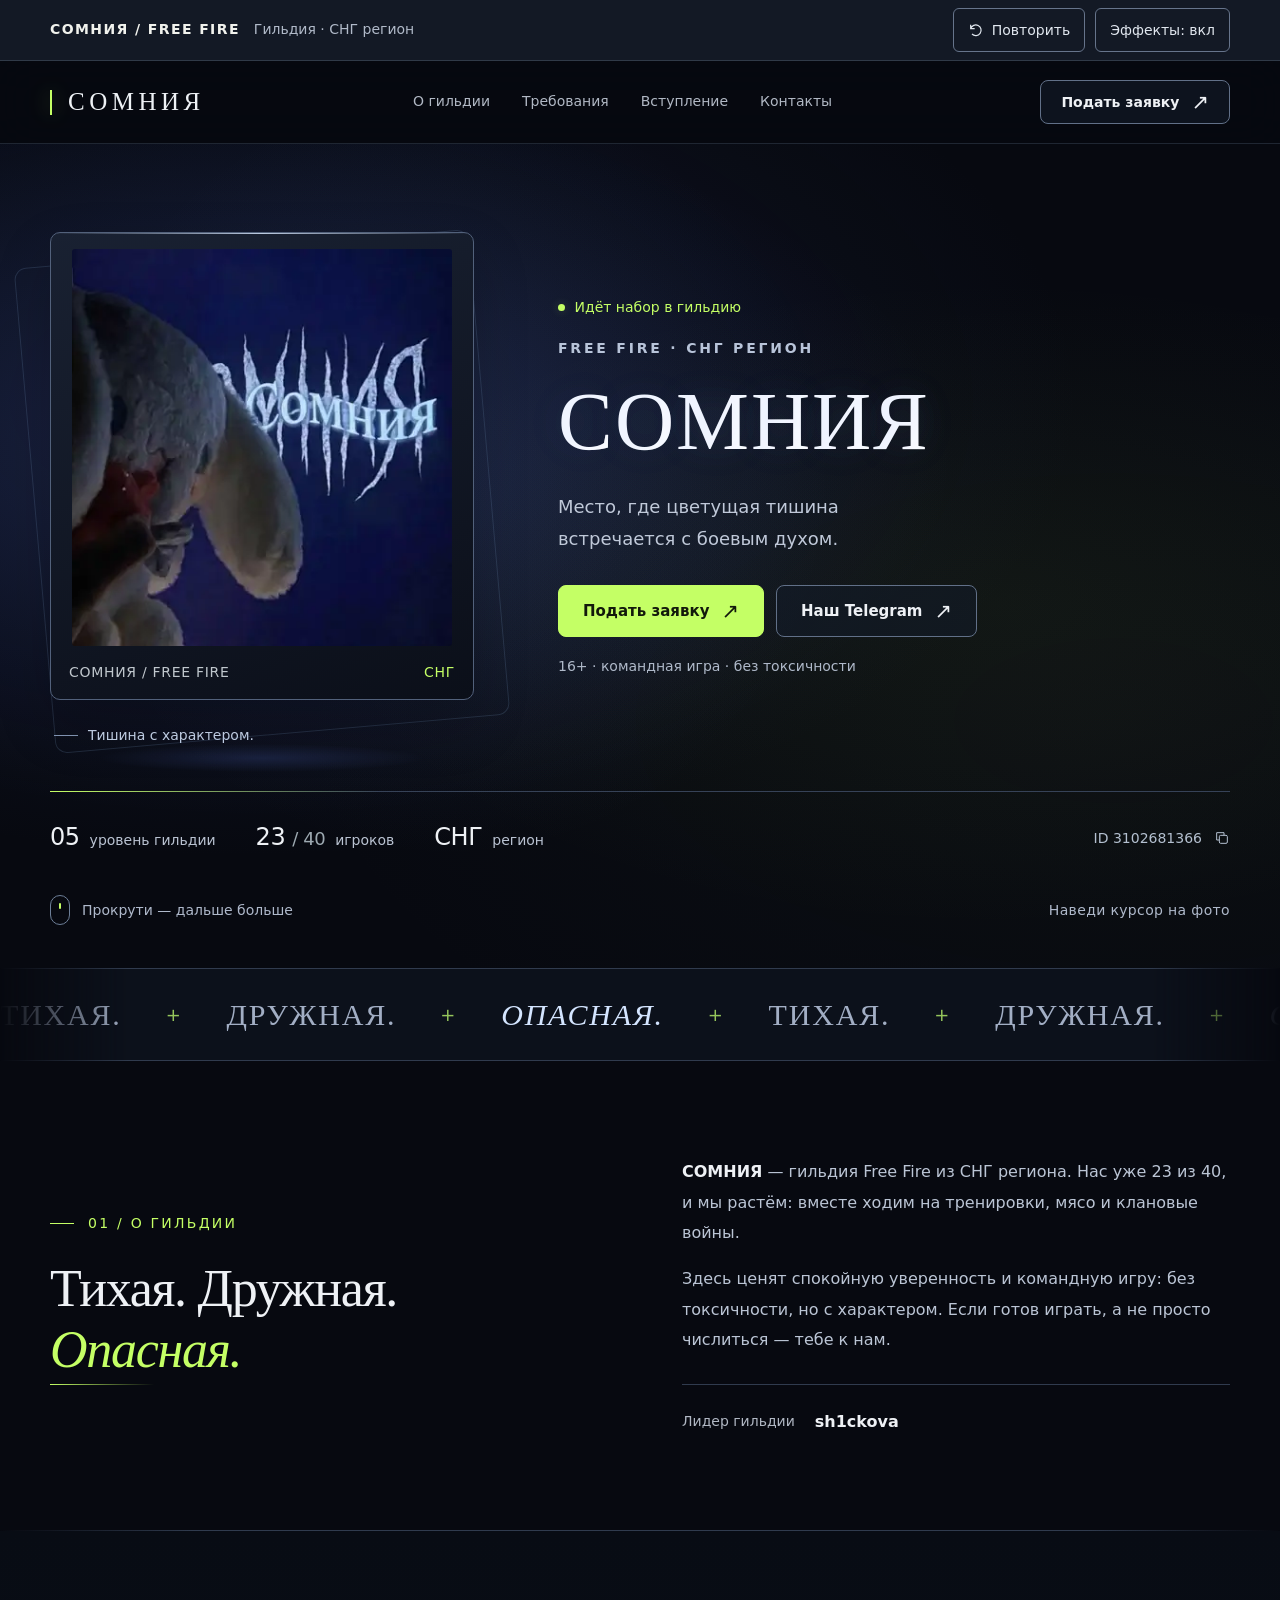
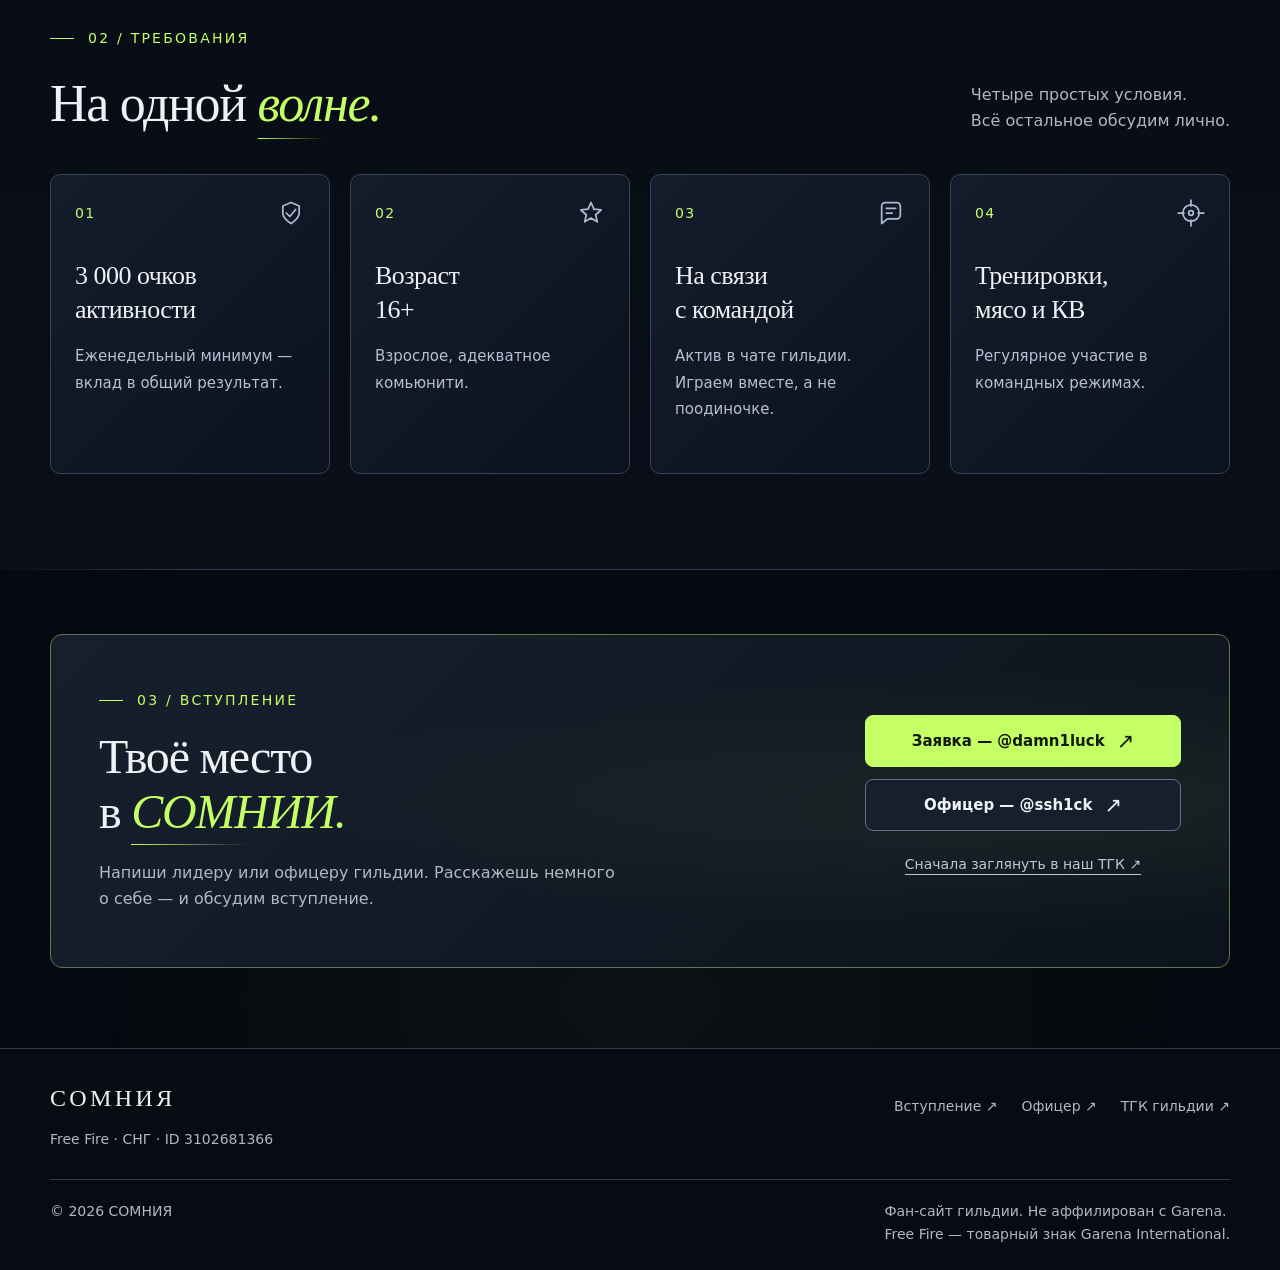
==== commit 20478ca4: "Мобильный hero: обработанная ава гильдии (2x, резкость, fade в фон), карточка-дубль убрана" ====
--- a/index.html
+++ b/index.html
@@ -65,7 +65,7 @@
     <!-- ======= Hero ======= -->
     <section class="hero" id="hero">
       <div class="hero__bg" id="heroBg">
-        <img src="assets/branch.jpg" fetchpriority="high" alt="" aria-hidden="true">
+        <img src="assets/hero-ava.webp" width="800" height="836" fetchpriority="high" alt="" aria-hidden="true">
         <div class="hero__shade"></div>
       </div>
       <canvas class="hero__petals" id="petals" aria-hidden="true"></canvas>
@@ -137,11 +137,6 @@
               <li class="fact"><span class="fact__k">Уровень</span><span class="fact__v">5</span></li>
               <li class="fact"><span class="fact__k">Состав</span><span class="fact__v">23 / 40</span></li>
             </ul>
-
-            <figure class="banner-card reveal">
-              <img src="assets/banner-ava.webp" loading="lazy" alt="Баннер гильдии СОМНИЯ: ледяная надпись на тёмно-синем фоне">
-              <figcaption>Баннер гильдии · Free Fire</figcaption>
-            </figure>
           </div>
         </div>
       </div>
--- a/updates.css
+++ b/updates.css
@@ -3,8 +3,7 @@
 /* canvas — замещаемый элемент: inset:0 его не растягивает, нужны размеры. */
 .hero__petals { width: 100%; height: 100%; z-index: -1; }
 
-/* Кадрирование нового фото. */
-.hero__bg img { object-position: 28% 34%; }
+/* Ава гильдии (hero-ava): блок с fade вниз, кадрирование не требуется. */
 
 /* На фото есть своё название гильдии — гасим его там, где идёт текст. */
 @media (min-width: 760px) {
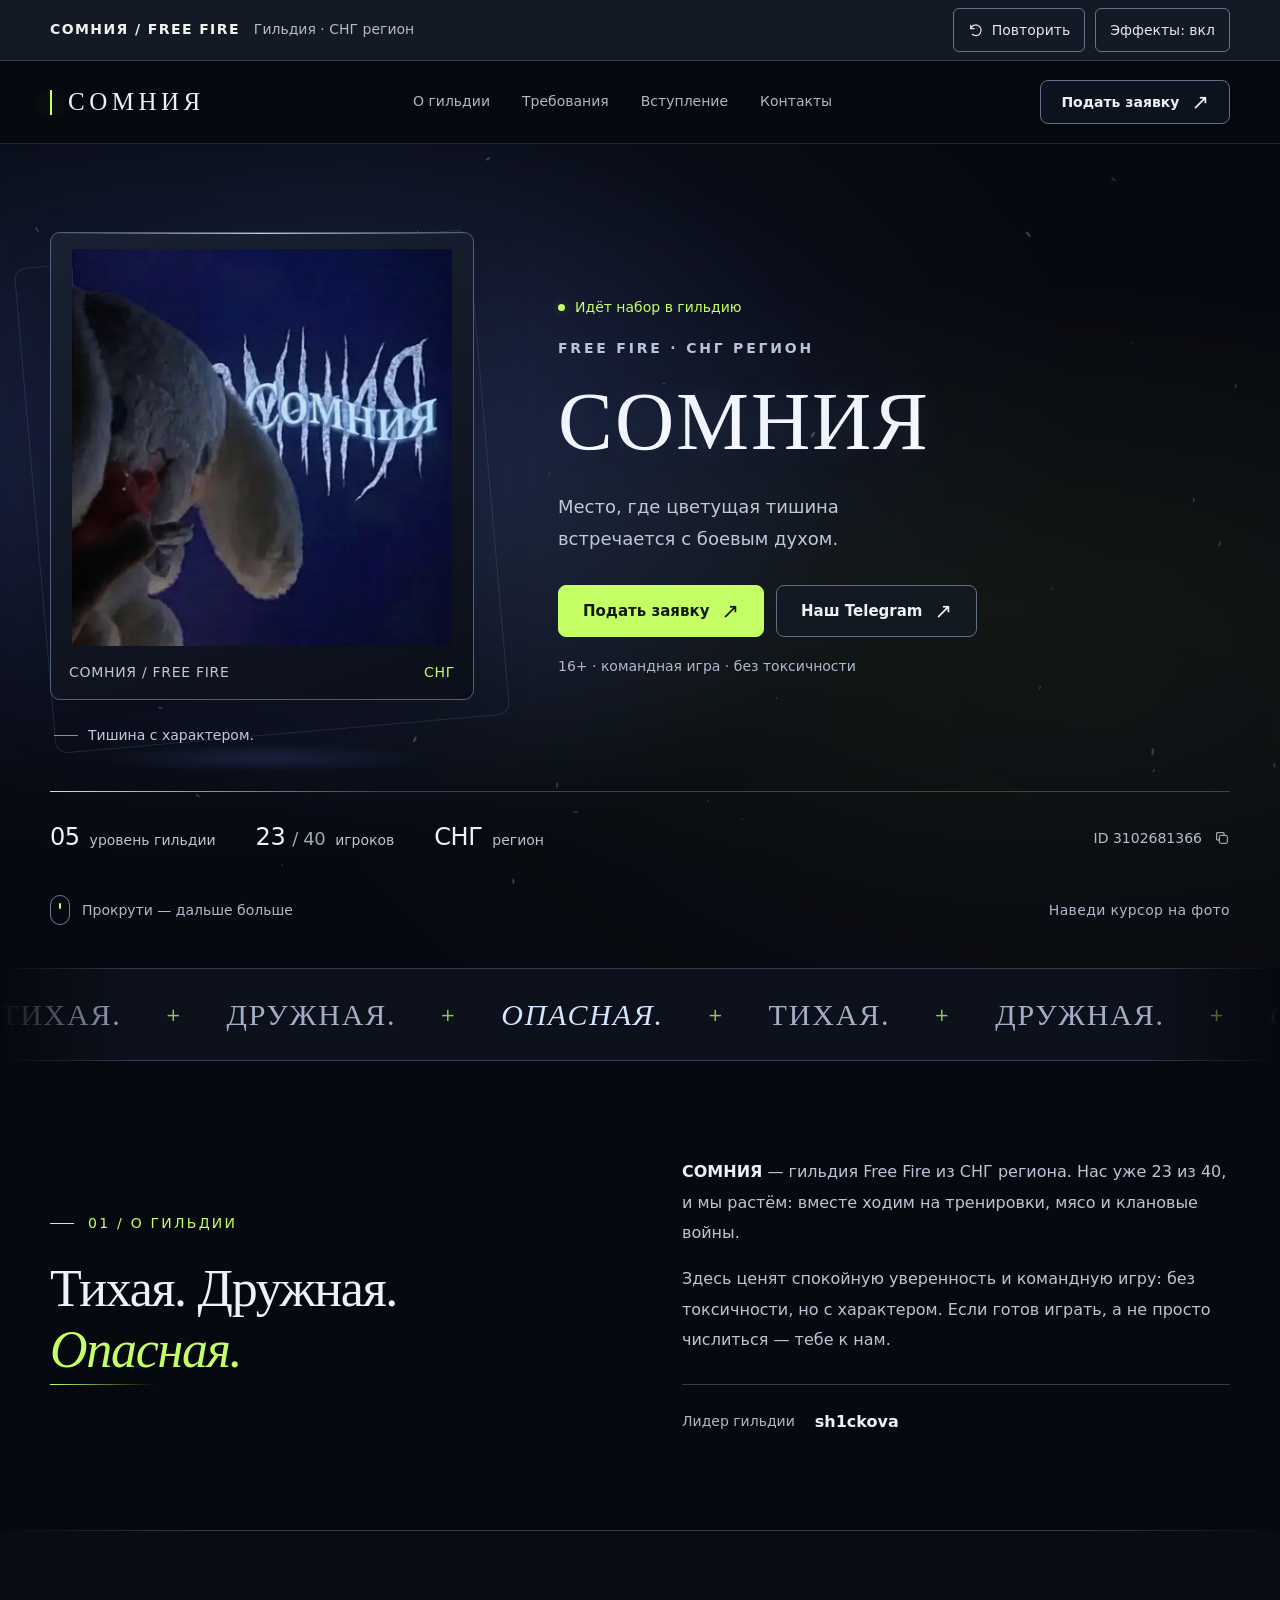
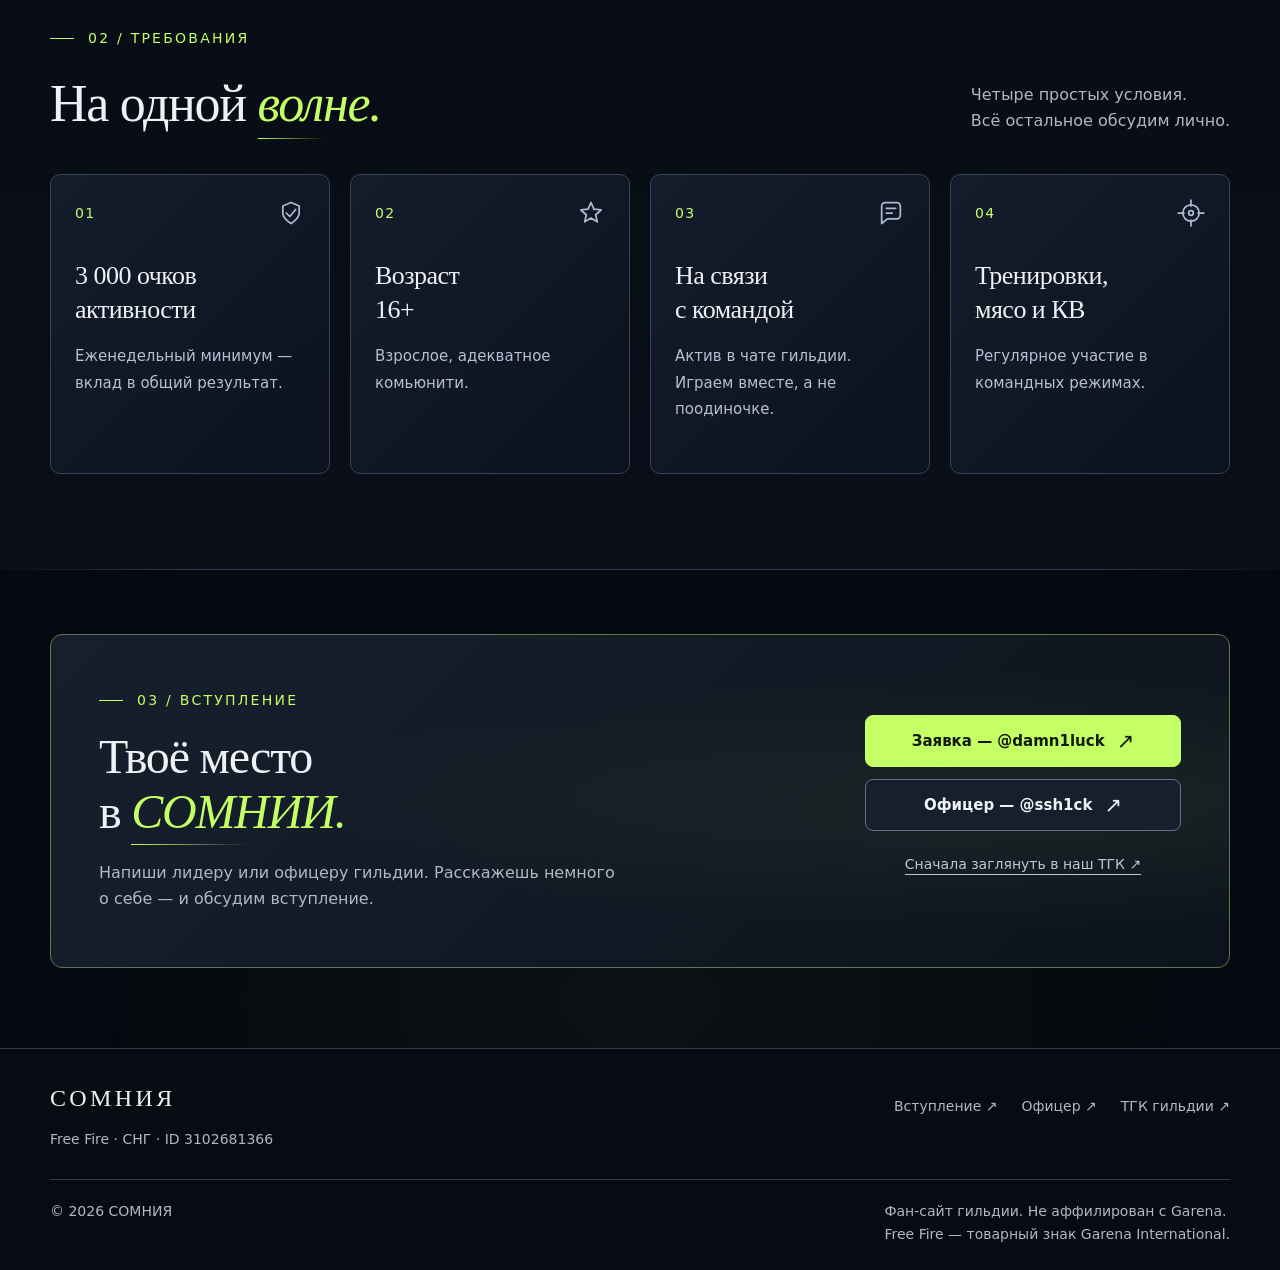
==== commit b948db05: "Cache-bust: версия у hero-ava.webp" ====
--- a/index.html
+++ b/index.html
@@ -65,7 +65,7 @@
     <!-- ======= Hero ======= -->
     <section class="hero" id="hero">
       <div class="hero__bg" id="heroBg">
-        <img src="assets/hero-ava.webp" width="800" height="836" fetchpriority="high" alt="" aria-hidden="true">
+        <img src="assets/hero-ava.webp?v=3" width="800" height="836" fetchpriority="high" alt="" aria-hidden="true">
         <div class="hero__shade"></div>
       </div>
       <canvas class="hero__petals" id="petals" aria-hidden="true"></canvas>
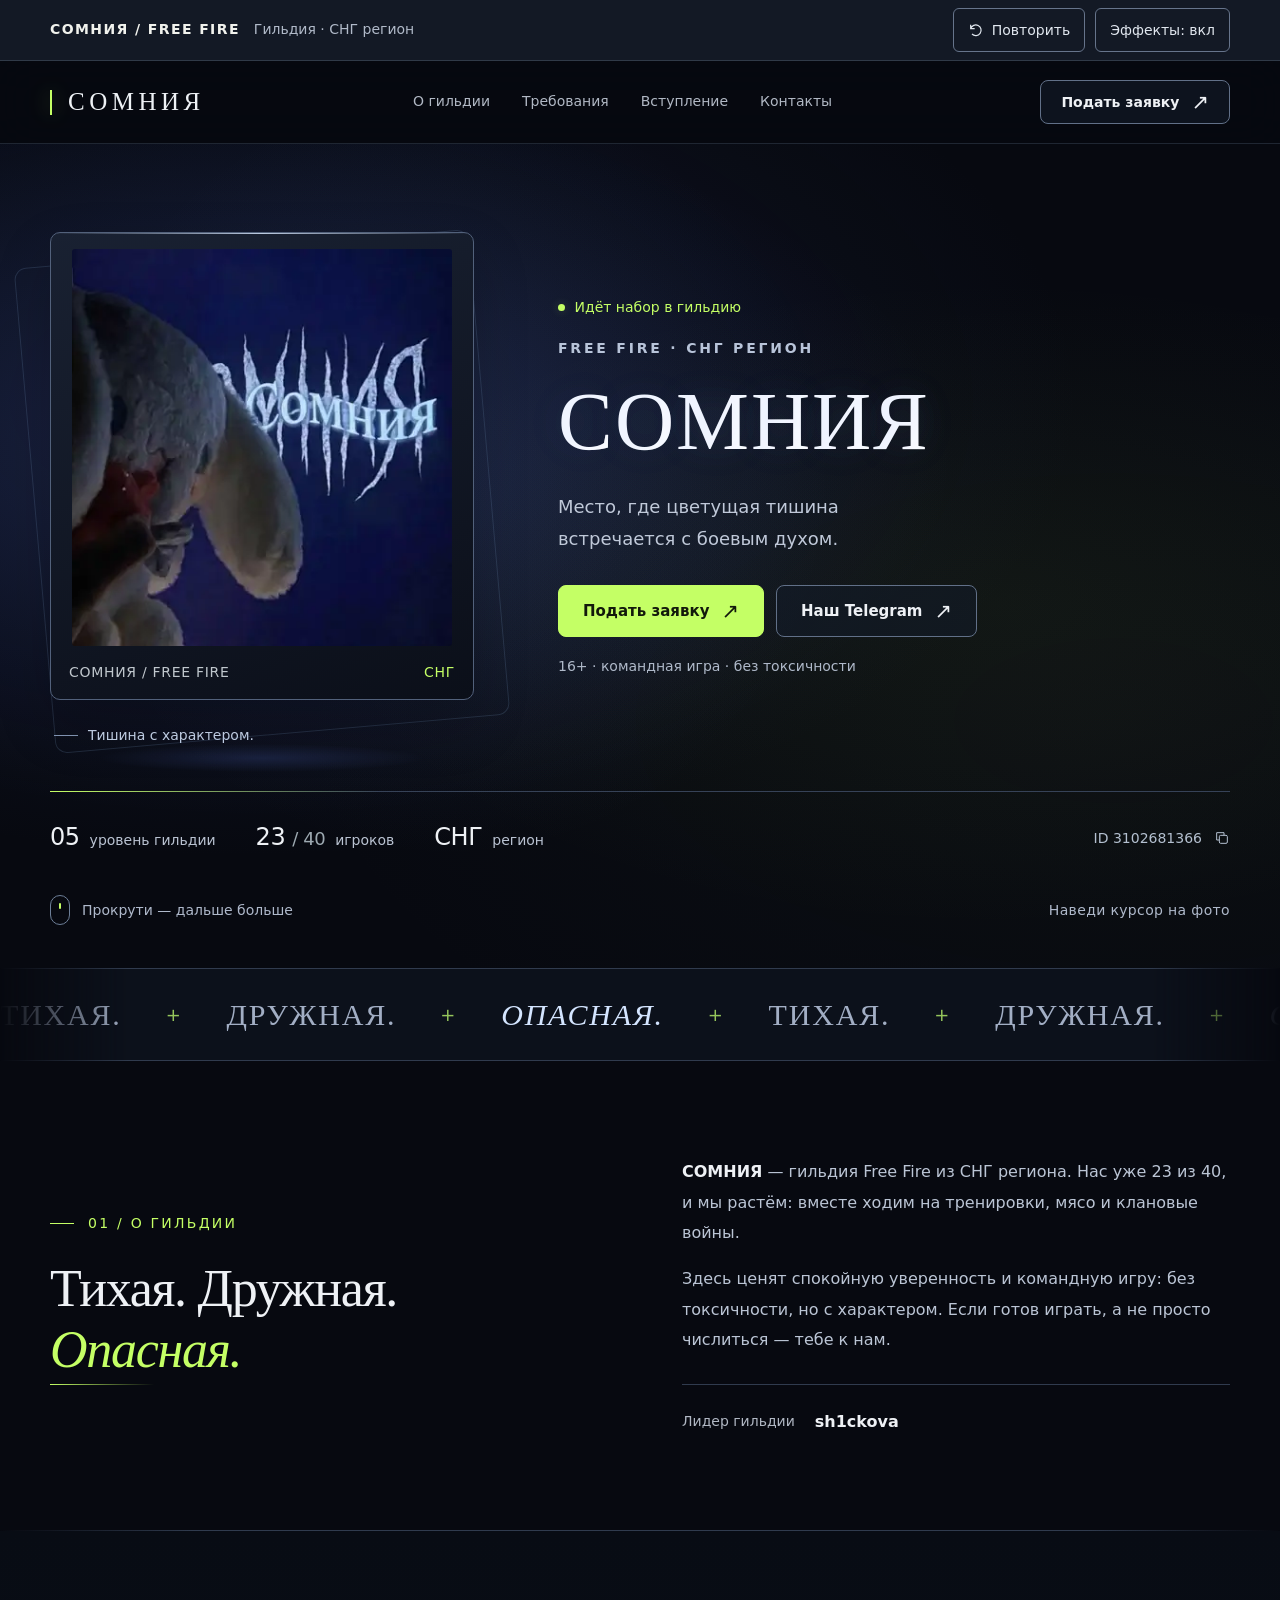
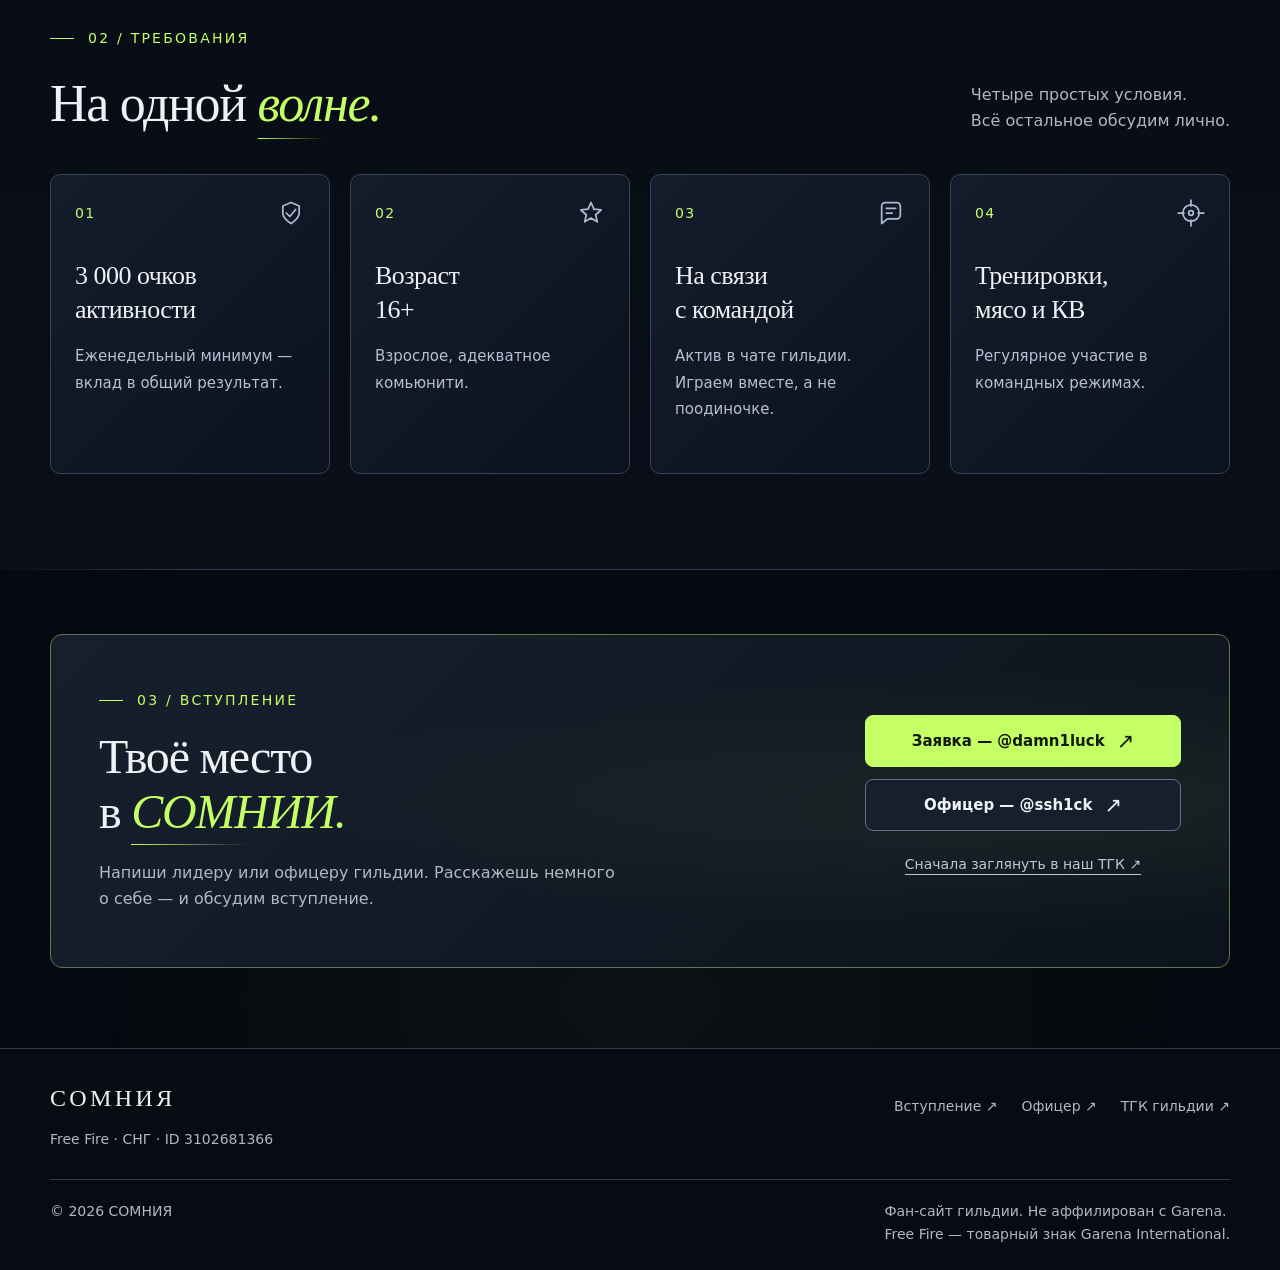
==== commit 71fda8c6: "Мобильный hero: арт-карточка как в десктопе (рамка, подписи, парение), контент по центру, киккер убр" ====
--- a/index.html
+++ b/index.html
@@ -71,6 +71,10 @@
       <canvas class="hero__petals" id="petals" aria-hidden="true"></canvas>
 
       <div class="hero__content">
+        <figure class="hero-card reveal">
+          <img src="assets/hero-card.webp?v=2" width="800" height="836" fetchpriority="high" alt="Баннер гильдии СОМНИЯ: плюшевый заяц и ледяная надпись на тёмно-синем фоне">
+          <figcaption class="hero-card__chips"><span>СОМНИЯ · FREE FIRE</span><span>СНГ</span></figcaption>
+        </figure>
         <p class="hero__kicker reveal">Гильдия Free Fire · СНГ регион</p>
         <h1 class="hero__title" id="heroTitle" aria-label="СОМНИЯ">СОМНИЯ</h1>
         <p class="hero__tag reveal">Место, где цветущая тишина встречается с боевым духом.</p>
--- a/updates.css
+++ b/updates.css
@@ -21,22 +21,13 @@
 /* Мобильная версия: фото сверху целиком, текст под ним. */
 @media (max-width: 759px) {
   .hero, html.shot .hero { display: block; min-height: 0; isolation: isolate; }
-  .hero__bg {
-    position: relative;
-    inset: auto;
-    z-index: 0;
-    width: 100%;
-    height: auto;
-    margin-top: var(--nav-h);
-  }
-  .hero__bg img { width: 100%; height: auto; object-fit: contain; object-position: center; transform: none !important; }
-  .hero__shade { background: linear-gradient(180deg, transparent 65%, var(--bg) 100%); }
+  .hero__bg, .hero__shade { display: none; }
   .hero__petals { z-index: 1; }
-  .hero__content { position: relative; z-index: 2; min-height: 0; padding: 16px 0 64px; }
+  .hero__content { position: relative; z-index: 2; min-height: 0; padding: calc(var(--nav-h) + 14px) 0 64px; align-items: center; text-align: center; }
   .hero__title { font-size: clamp(54px, 16vw, 96px); }
-  .hero__kicker { font-size: 11px; letter-spacing: .2em; }
-  .hero__badges { gap: 8px; }
-  .hero__cta { width: 100%; }
+  .hero__kicker { display: none; }
+  .hero__badges { gap: 8px; justify-content: center; }
+  .hero__cta { width: 100%; justify-content: center; }
   .hero__cta .btn { padding-inline: 24px; }
   .join__cta .btn { width: 100%; font-size: 14px; padding-inline: 18px; }
 }
@@ -62,3 +53,44 @@
   text-transform: uppercase;
   color: var(--faint);
 }
+
+/* Правки v4: арт-карточка как в десктоп-версии — рамка, подписи, лёгкое парение. */
+.hero-card {
+  width: min(320px, 80vw);
+  margin: 6px auto 30px;
+  border: 1px solid rgba(255, 255, 255, .16);
+  border-radius: 26px;
+  overflow: hidden;
+  background: rgba(13, 16, 26, .6);
+  box-shadow: 0 24px 70px rgba(0, 0, 0, .65), 0 0 0 1px rgba(255, 255, 255, .03) inset;
+  animation: hero-card-float 7s ease-in-out infinite;
+}
+
+@keyframes hero-card-float {
+  0%, 100% { transform: translateY(0); }
+  50% { transform: translateY(-8px); }
+}
+
+.hero-card img { display: block; width: 100%; height: auto; }
+
+.hero-card__chips {
+  display: flex;
+  justify-content: space-between;
+  gap: 8px;
+  padding: 12px 16px;
+  font-size: 11px;
+  font-weight: 700;
+  letter-spacing: .18em;
+  text-transform: uppercase;
+  color: #cfd6e2;
+  background: rgba(5, 6, 8, .55);
+  backdrop-filter: blur(10px);
+  -webkit-backdrop-filter: blur(10px);
+  border-top: 1px solid rgba(255, 255, 255, .08);
+}
+
+.hero-card__chips span:last-child { color: var(--lime); }
+
+@media (prefers-reduced-motion: reduce) {
+  .hero-card { animation: none; }
+}
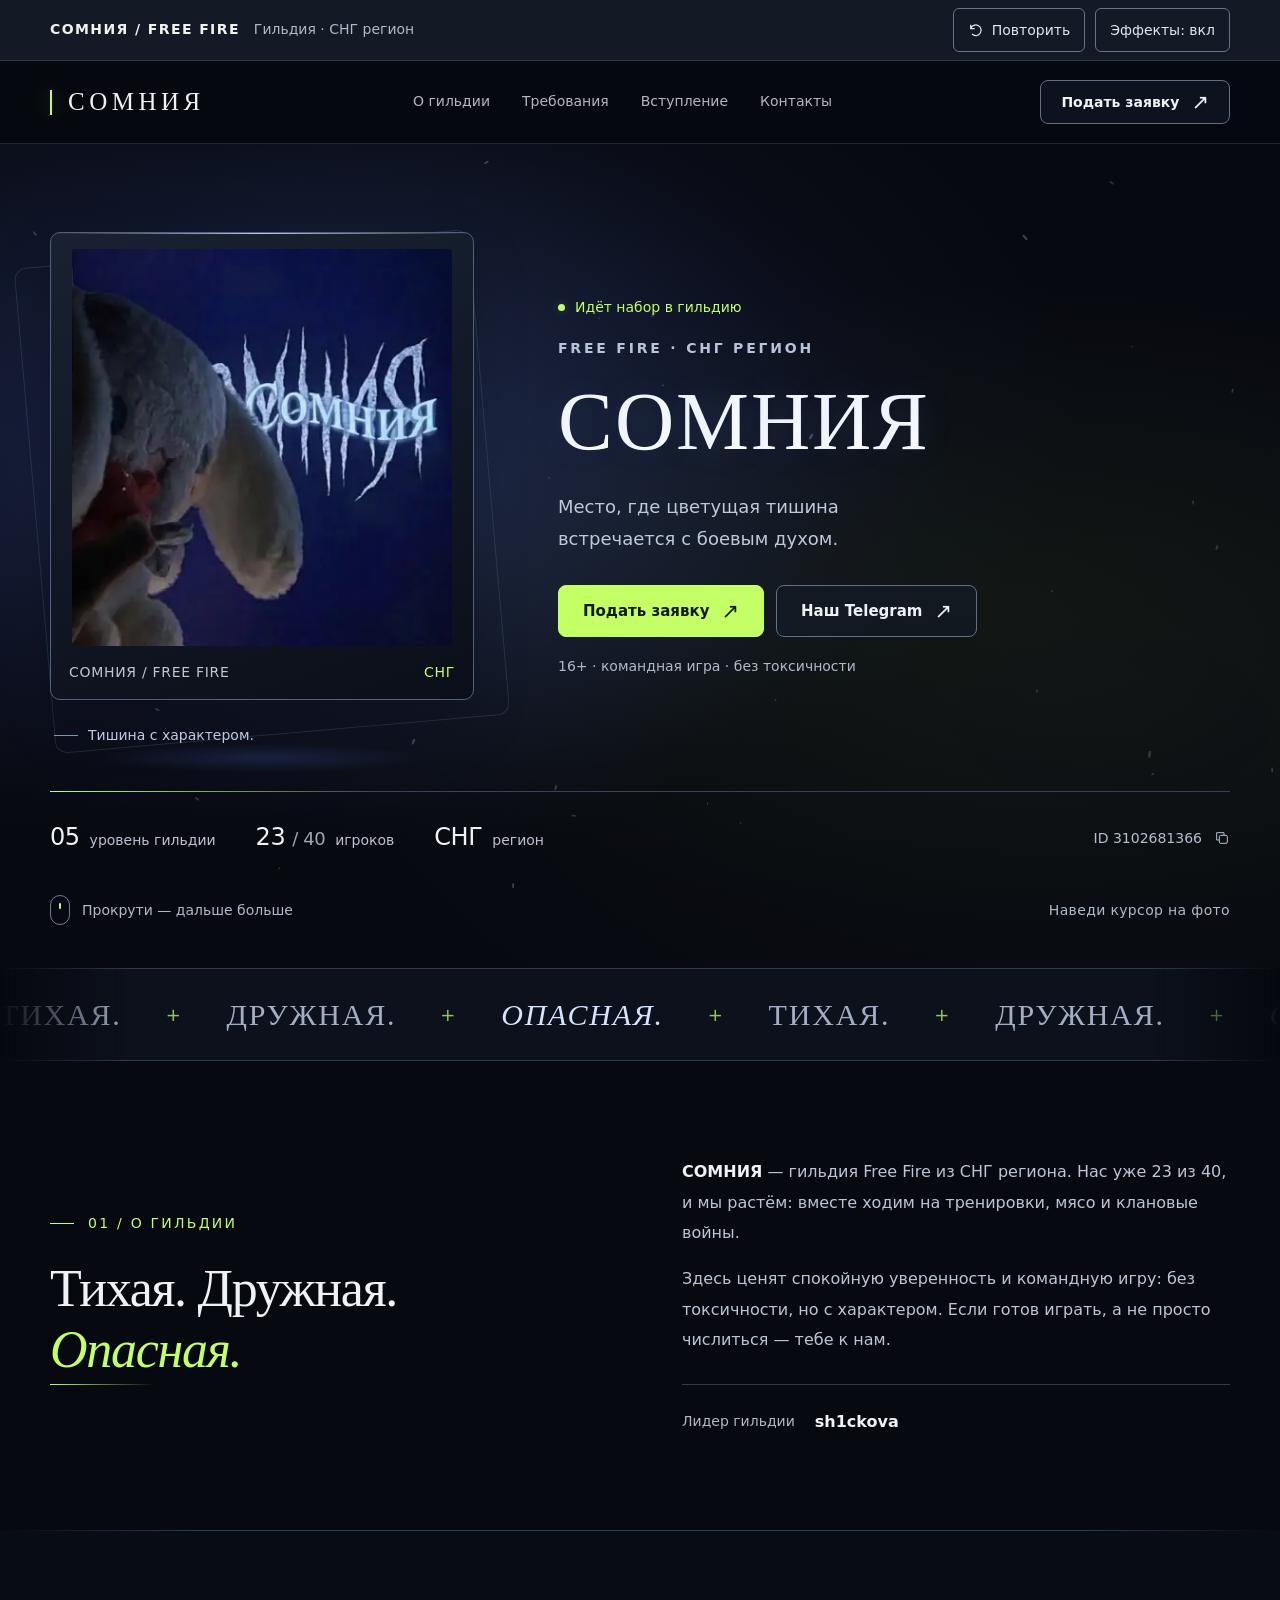
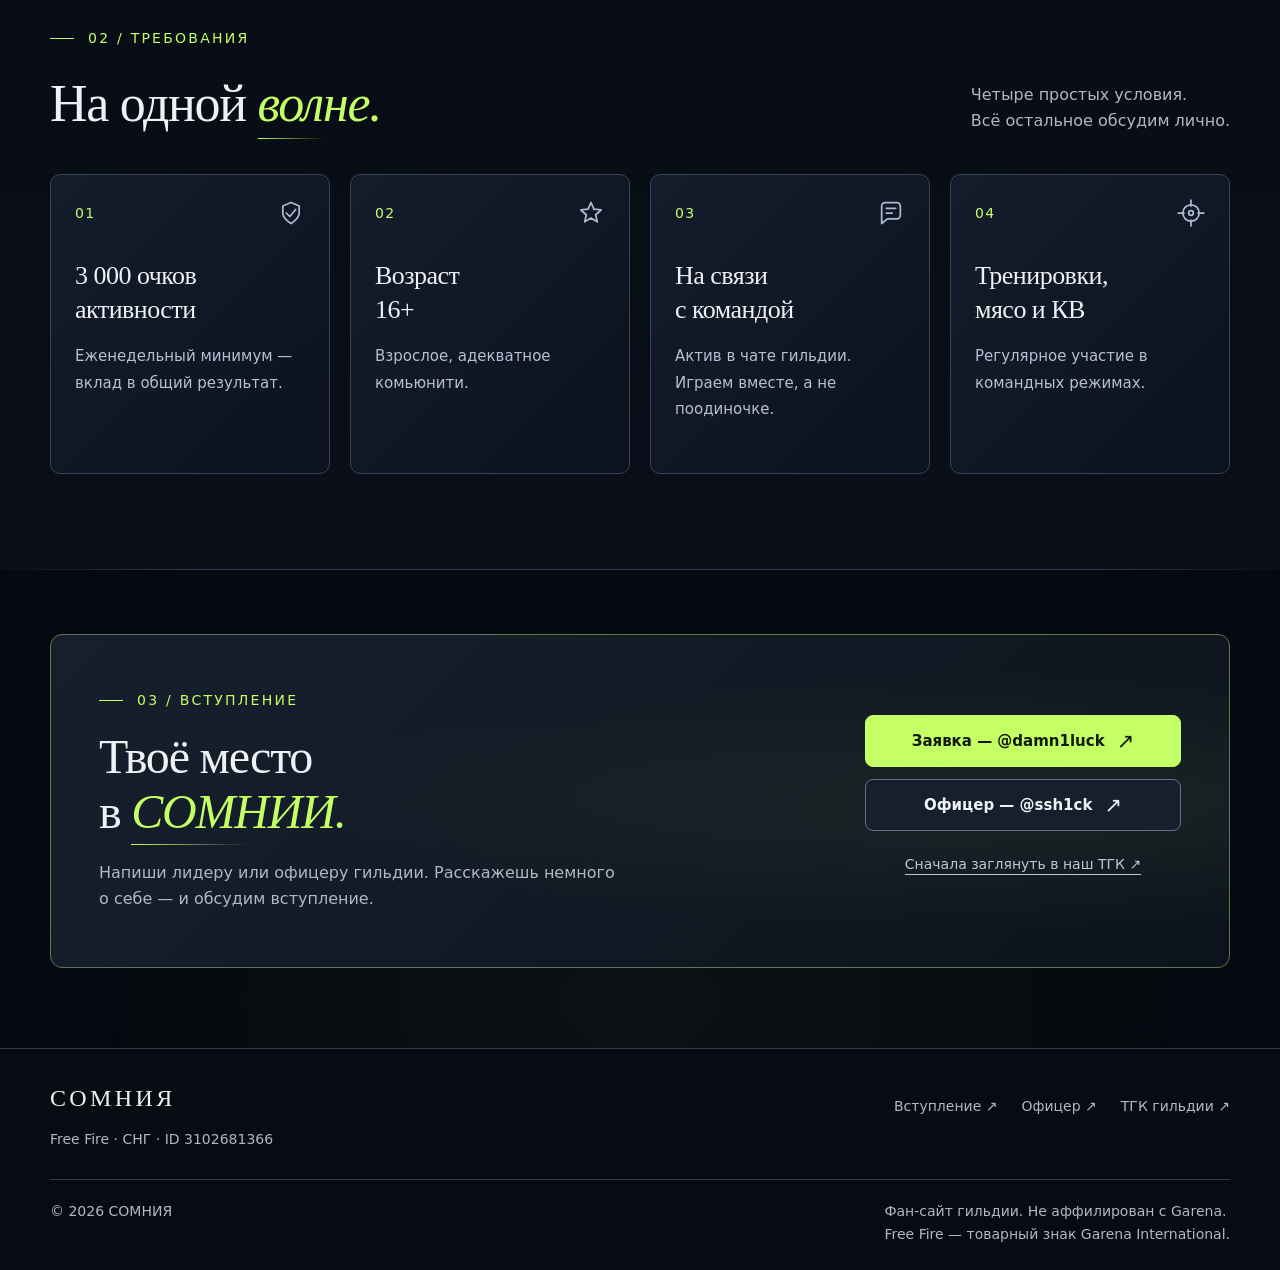
==== commit 50ccd07d: "Слоган, словарик «КВ и мясо», расписание тренировок, страница результатов из results.json" ====
--- a/index.html
+++ b/index.html
@@ -47,6 +47,8 @@
       <nav class="nav__links" id="navLinks" aria-label="Основная навигация">
         <a href="#about" class="nav__link">О гильдии</a>
         <a href="#reqs" class="nav__link">Требования</a>
+        <a href="#glossary" class="nav__link">КВ и мясо</a>
+        <a href="results.html" class="nav__link">Результаты</a>
         <a href="#join" class="nav__link">Вступление</a>
         <a href="#contacts" class="nav__link">Контакты</a>
         <a class="btn btn--sm btn--primary" href="https://t.me/damn1luck" target="_blank" rel="noopener">
@@ -71,13 +73,9 @@
       <canvas class="hero__petals" id="petals" aria-hidden="true"></canvas>
 
       <div class="hero__content">
-        <figure class="hero-card reveal">
-          <img src="assets/hero-card.webp?v=2" width="800" height="836" fetchpriority="high" alt="Баннер гильдии СОМНИЯ: плюшевый заяц и ледяная надпись на тёмно-синем фоне">
-          <figcaption class="hero-card__chips"><span>СОМНИЯ · FREE FIRE</span><span>СНГ</span></figcaption>
-        </figure>
         <p class="hero__kicker reveal">Гильдия Free Fire · СНГ регион</p>
         <h1 class="hero__title" id="heroTitle" aria-label="СОМНИЯ">СОМНИЯ</h1>
-        <p class="hero__tag reveal">Место, где цветущая тишина встречается с боевым духом.</p>
+        <p class="hero__tag reveal">Мы не шумим — мы выигрываем.</p>
 
         <ul class="hero__badges reveal" aria-label="Факты о гильдии">
           <li class="chip">
@@ -178,6 +176,43 @@
       </div>
     </section>
 
+    <!-- ======= Расписание ======= -->
+    <section class="sched" aria-label="Расписание тренировок">
+      <div class="wrap">
+        <div class="sched__strip reveal">
+          <svg class="ico sched__icon" viewBox="0 0 24 24" aria-hidden="true"><circle cx="12" cy="12" r="9" fill="none" stroke="currentColor" stroke-width="1.6"/><path fill="none" stroke="currentColor" stroke-width="1.6" stroke-linecap="round" d="M12 7v5l3.5 2"/></svg>
+          <p class="sched__text"><strong>Тренировки — ежедневно</strong><span>сбор в 20:00–21:00 · детали в чате гильдии</span></p>
+        </div>
+      </div>
+    </section>
+
+    <!-- ======= Словарик: КВ и мясо ======= -->
+    <section class="glossary section" id="glossary">
+      <div class="wrap">
+        <p class="section__kicker reveal">словарь новичка</p>
+        <h2 class="section__title reveal">Что такое <em>КВ и мясо</em></h2>
+        <p class="section__sub reveal">Два главных режима в жизни гильдии. Если ты новенький — вот шпаргалка.</p>
+        <div class="glossary__grid">
+          <article class="gloss reveal">
+            <span class="gloss__term">КВ</span>
+            <h3 class="gloss__title">Клановые войны</h3>
+            <p class="gloss__sub">Официальные матчи между гильдиями. Выступаем составом СОМНИИ — на кону рейтинг и репутация гильдии.</p>
+          </article>
+          <article class="gloss reveal">
+            <span class="gloss__term">МЯСО</span>
+            <h3 class="gloss__title">Кастом-бои на выживание</h3>
+            <p class="gloss__sub">Товарищеские матчи против других гильдий: обычно 4×4, серия до двух побед. Здесь обкатываем тактику и решаем, кто главный.</p>
+          </article>
+          <article class="gloss reveal">
+            <span class="gloss__term">ТРЕНИ</span>
+            <h3 class="gloss__title">Тренировки</h3>
+            <p class="gloss__sub">Ежедневные сборы в 20:00–21:00: сквад-плей, разбор ошибок и подготовка к КВ и мясу.</p>
+          </article>
+        </div>
+        <p class="glossary__note reveal">Результаты последних мяс и КВ — <a href="results.html">на странице результатов</a>.</p>
+      </div>
+    </section>
+
     <!-- ======= Вступление ======= -->
     <section class="join section" id="join">
       <div class="wrap">
@@ -220,6 +255,10 @@
           <svg class="ico" viewBox="0 0 24 24" aria-hidden="true"><path fill="none" stroke="currentColor" stroke-width="1.6" d="M4 6h16v12H4z"/><path fill="none" stroke="currentColor" stroke-width="1.6" d="M4 7l8 6 8-6"/></svg>
           Вступление — @damn1luck
         </a>
+        <a href="results.html">
+          <svg class="ico" viewBox="0 0 24 24" aria-hidden="true"><path fill="none" stroke="currentColor" stroke-width="1.6" d="M4 19V5m0 14h16M8 15l3-4 3 3 4-6"/></svg>
+          Результаты КВ / мясо
+        </a>
         <a href="https://t.me/ssh1ck" target="_blank" rel="noopener">
           <svg class="ico" viewBox="0 0 24 24" aria-hidden="true"><path fill="none" stroke="currentColor" stroke-width="1.6" d="M4 6h16v12H4zM4 7l8 6 8-6"/></svg>
           Офицер гильдии — @ssh1ck
--- a/styles.css
+++ b/styles.css
@@ -799,3 +799,206 @@
   .reveal { opacity: 1; transform: none; }
   .hero__title .ltr { opacity: 1; transform: none; filter: none; animation: none; }
 }
+
+/* ---------- Расписание тренировок ---------- */
+
+.sched { padding: 6px 0 clamp(48px, 6vw, 80px); }
+
+.sched__strip {
+  display: flex;
+  align-items: center;
+  gap: 16px;
+  padding: 18px 24px;
+  border: 1px solid var(--line);
+  border-radius: 18px;
+  background: var(--glass);
+  backdrop-filter: blur(14px);
+  -webkit-backdrop-filter: blur(14px);
+}
+
+.sched__icon { width: 26px; height: 26px; color: var(--lime); flex: none; }
+
+.sched__text { font-size: 15px; color: var(--muted); }
+
+.sched__text strong {
+  display: block;
+  color: var(--ink);
+  font-size: 16.5px;
+  letter-spacing: .02em;
+}
+
+/* ---------- Словарик: КВ и мясо ---------- */
+
+.glossary__grid {
+  display: grid;
+  grid-template-columns: repeat(3, minmax(0, 1fr));
+  gap: 16px;
+  margin-top: 44px;
+}
+
+.gloss {
+  padding: 26px 24px 24px;
+  border: 1px solid var(--line);
+  border-radius: 22px;
+  background: var(--glass);
+  backdrop-filter: blur(16px);
+  -webkit-backdrop-filter: blur(16px);
+  transition: transform .4s var(--ease), border-color .4s;
+}
+
+.gloss:hover { transform: translateY(-6px); border-color: rgba(184, 255, 41, .4); }
+
+.gloss__term {
+  display: inline-block;
+  padding: 6px 14px;
+  border-radius: 999px;
+  background: var(--lime-soft);
+  border: 1px solid rgba(184, 255, 41, .3);
+  color: var(--lime);
+  font-size: 12px;
+  font-weight: 800;
+  letter-spacing: .22em;
+  text-transform: uppercase;
+  margin-bottom: 16px;
+}
+
+.gloss__title {
+  font-family: var(--font-display);
+  font-weight: 600;
+  font-size: 24px;
+  margin-bottom: 10px;
+}
+
+.gloss__sub { color: var(--muted); font-size: 14.5px; }
+
+.glossary__note {
+  margin-top: 26px;
+  color: var(--faint);
+  font-size: 14px;
+}
+
+.glossary__note a {
+  color: var(--lime);
+  font-weight: 700;
+  border-bottom: 1px solid rgba(184, 255, 41, .35);
+  transition: border-color .3s;
+}
+
+.glossary__note a:hover { border-color: var(--lime); }
+
+/* ---------- Страница результатов ---------- */
+
+.page-hero { padding: calc(var(--nav-h) + clamp(40px, 6vw, 72px)) 0 10px; }
+
+.matches { padding: 10px 0 clamp(70px, 9vw, 120px); }
+
+.matches__grid {
+  display: grid;
+  grid-template-columns: repeat(2, minmax(0, 1fr));
+  gap: 16px;
+  max-width: 980px;
+  margin-inline: auto;
+}
+
+.matches__loading, .matches__empty {
+  grid-column: 1 / -1;
+  text-align: center;
+  color: var(--faint);
+  padding: 48px 0;
+  font-size: 15px;
+}
+
+.match {
+  border: 1px solid var(--line);
+  border-radius: 22px;
+  padding: 20px 22px 18px;
+  background: var(--glass);
+  backdrop-filter: blur(16px);
+  -webkit-backdrop-filter: blur(16px);
+  transition: transform .4s var(--ease), border-color .4s;
+}
+
+.match:hover { transform: translateY(-5px); border-color: rgba(184, 255, 41, .38); }
+
+.match__top {
+  display: flex;
+  justify-content: space-between;
+  align-items: center;
+  gap: 10px;
+  margin-bottom: 14px;
+}
+
+.match__mode {
+  font-size: 11px;
+  font-weight: 700;
+  letter-spacing: .16em;
+  text-transform: uppercase;
+  color: var(--faint);
+}
+
+.match__badge {
+  padding: 5px 12px;
+  border-radius: 999px;
+  font-size: 11px;
+  font-weight: 800;
+  letter-spacing: .14em;
+  text-transform: uppercase;
+  color: var(--muted);
+  border: 1px solid var(--line);
+}
+
+.match__badge--win {
+  color: #0a0f02;
+  background: linear-gradient(135deg, #c6ff3d, #8fe015);
+  border-color: transparent;
+}
+
+.match__scoreline {
+  display: flex;
+  align-items: baseline;
+  justify-content: center;
+  gap: 14px;
+  margin: 6px 0 12px;
+}
+
+.match__team {
+  font-size: 14px;
+  font-weight: 700;
+  color: var(--muted);
+  letter-spacing: .04em;
+  flex: 1;
+}
+
+.match__team--us { text-align: right; color: var(--ink); }
+
+.match__score {
+  font-family: var(--font-display);
+  font-weight: 600;
+  font-size: clamp(30px, 4vw, 40px);
+  letter-spacing: .06em;
+  color: var(--lime);
+  text-shadow: 0 0 26px rgba(184, 255, 41, .3);
+  white-space: nowrap;
+}
+
+.match__mvp {
+  display: flex;
+  align-items: center;
+  gap: 8px;
+  justify-content: center;
+  color: var(--muted);
+  font-size: 13.5px;
+}
+
+.match__mvp .ico { color: var(--gold); width: 1.2em; height: 1.2em; }
+
+.match__date { text-align: center; color: var(--faint); font-size: 12px; margin-top: 6px; }
+
+.matches__tg { text-align: center; margin-top: 34px; }
+
+@media (max-width: 759px) {
+  .glossary__grid { grid-template-columns: 1fr; gap: 14px; }
+  .matches__grid { grid-template-columns: 1fr; }
+  .sched__strip { padding: 16px 18px; }
+  .nav__links--static .nav__link { font-size: 13px; }
+}
--- a/updates.css
+++ b/updates.css
@@ -21,13 +21,22 @@
 /* Мобильная версия: фото сверху целиком, текст под ним. */
 @media (max-width: 759px) {
   .hero, html.shot .hero { display: block; min-height: 0; isolation: isolate; }
-  .hero__bg, .hero__shade { display: none; }
+  .hero__bg {
+    position: relative;
+    inset: auto;
+    z-index: 0;
+    width: 100%;
+    height: auto;
+    margin-top: var(--nav-h);
+  }
+  .hero__bg img { width: 100%; height: auto; object-fit: contain; object-position: center; transform: none !important; }
+  .hero__shade { background: linear-gradient(180deg, transparent 65%, var(--bg) 100%); }
   .hero__petals { z-index: 1; }
-  .hero__content { position: relative; z-index: 2; min-height: 0; padding: calc(var(--nav-h) + 14px) 0 64px; align-items: center; text-align: center; }
+  .hero__content { position: relative; z-index: 2; min-height: 0; padding: 16px 0 64px; }
   .hero__title { font-size: clamp(54px, 16vw, 96px); }
-  .hero__kicker { display: none; }
-  .hero__badges { gap: 8px; justify-content: center; }
-  .hero__cta { width: 100%; justify-content: center; }
+  .hero__kicker { font-size: 11px; letter-spacing: .2em; }
+  .hero__badges { gap: 8px; }
+  .hero__cta { width: 100%; }
   .hero__cta .btn { padding-inline: 24px; }
   .join__cta .btn { width: 100%; font-size: 14px; padding-inline: 18px; }
 }
@@ -53,44 +62,3 @@
   text-transform: uppercase;
   color: var(--faint);
 }
-
-/* Правки v4: арт-карточка как в десктоп-версии — рамка, подписи, лёгкое парение. */
-.hero-card {
-  width: min(320px, 80vw);
-  margin: 6px auto 30px;
-  border: 1px solid rgba(255, 255, 255, .16);
-  border-radius: 26px;
-  overflow: hidden;
-  background: rgba(13, 16, 26, .6);
-  box-shadow: 0 24px 70px rgba(0, 0, 0, .65), 0 0 0 1px rgba(255, 255, 255, .03) inset;
-  animation: hero-card-float 7s ease-in-out infinite;
-}
-
-@keyframes hero-card-float {
-  0%, 100% { transform: translateY(0); }
-  50% { transform: translateY(-8px); }
-}
-
-.hero-card img { display: block; width: 100%; height: auto; }
-
-.hero-card__chips {
-  display: flex;
-  justify-content: space-between;
-  gap: 8px;
-  padding: 12px 16px;
-  font-size: 11px;
-  font-weight: 700;
-  letter-spacing: .18em;
-  text-transform: uppercase;
-  color: #cfd6e2;
-  background: rgba(5, 6, 8, .55);
-  backdrop-filter: blur(10px);
-  -webkit-backdrop-filter: blur(10px);
-  border-top: 1px solid rgba(255, 255, 255, .08);
-}
-
-.hero-card__chips span:last-child { color: var(--lime); }
-
-@media (prefers-reduced-motion: reduce) {
-  .hero-card { animation: none; }
-}
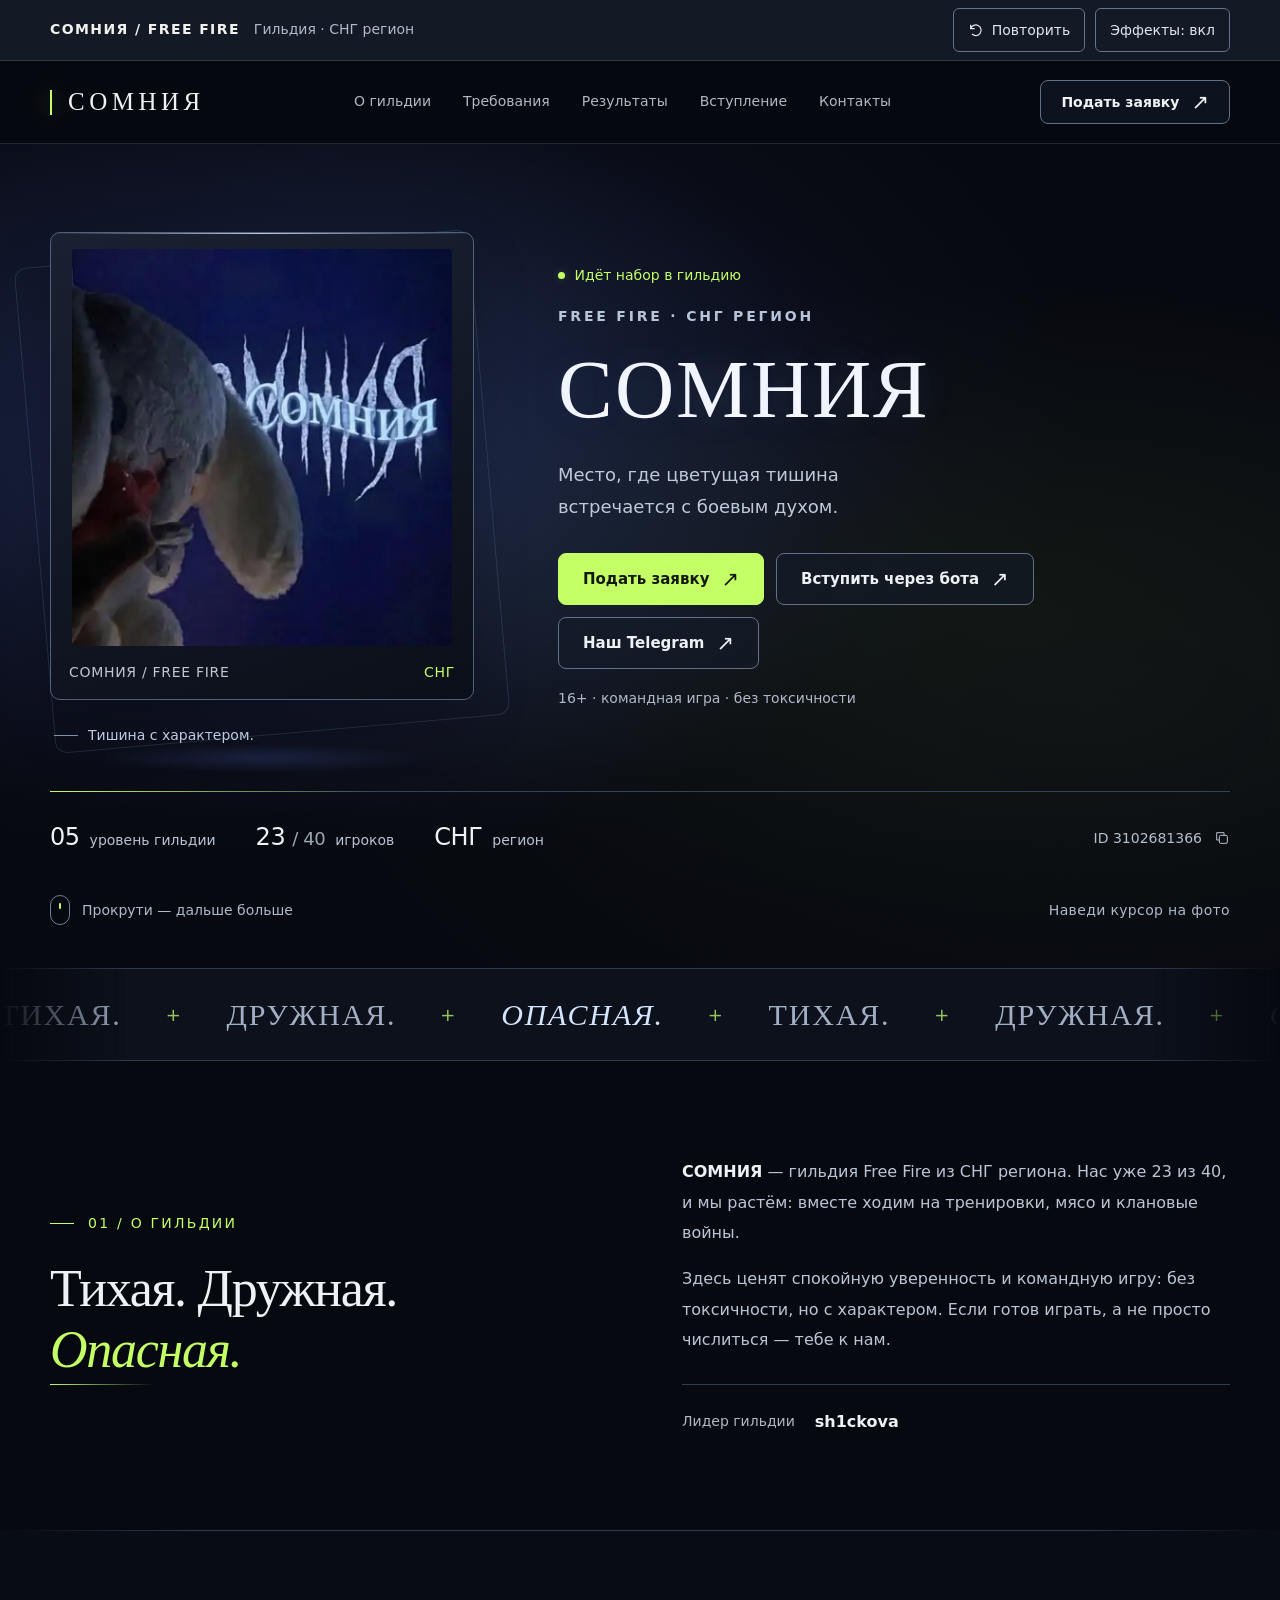
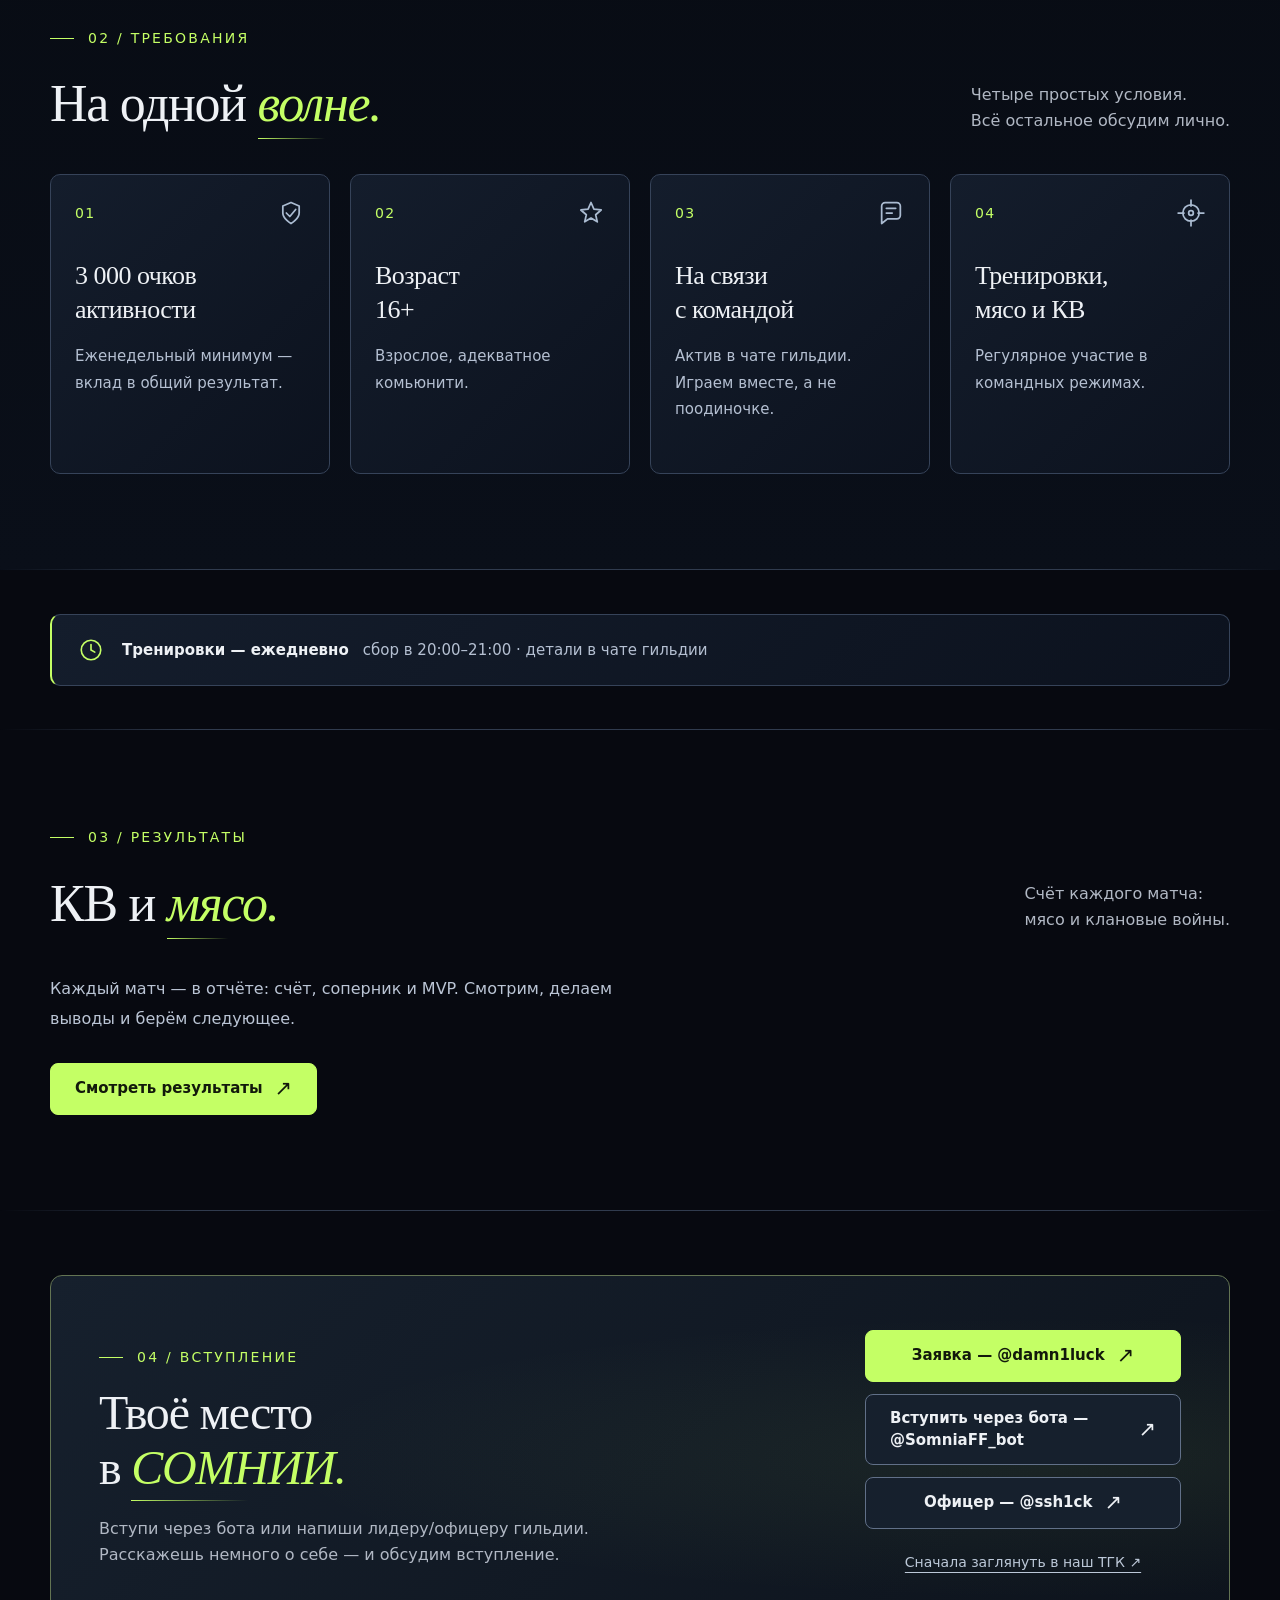
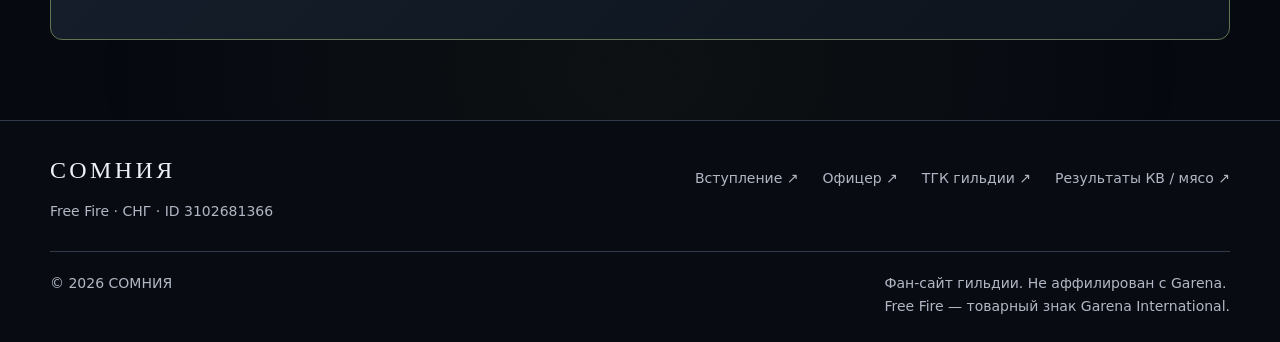
==== commit 84f889ca: "Убрать словарь новичка и цитату, добавить бота заявок и недостающие секции на ПК-версии - index.html" ====
--- a/index.html
+++ b/index.html
@@ -47,7 +47,6 @@
       <nav class="nav__links" id="navLinks" aria-label="Основная навигация">
         <a href="#about" class="nav__link">О гильдии</a>
         <a href="#reqs" class="nav__link">Требования</a>
-        <a href="#glossary" class="nav__link">КВ и мясо</a>
         <a href="results.html" class="nav__link">Результаты</a>
         <a href="#join" class="nav__link">Вступление</a>
         <a href="#contacts" class="nav__link">Контакты</a>
@@ -100,6 +99,10 @@
           <a class="btn btn--primary btn--lg" href="https://t.me/damn1luck" target="_blank" rel="noopener">
             <svg class="ico" viewBox="0 0 24 24" aria-hidden="true"><path fill="currentColor" d="M21.9 4.6c.3-1.2-.9-2.2-2-1.7L2.7 9.9c-1.2.5-1.1 2.2.1 2.6l4.4 1.4 1.7 5.4c.3 1 1.6 1.3 2.3.5l2.4-2.5 4.5 3.3c.9.7 2.2.2 2.4-.9l2.4-15.1zM8.3 13.1l9.7-6.1c.3-.2.6.2.4.4l-8 7.5-.3 3.2-1.8-5z"/></svg>
             Подать заявку
+          </a>
+          <a class="btn btn--ghost btn--lg" href="https://t.me/SomniaFF_bot" target="_blank" rel="noopener">
+            <svg class="ico" viewBox="0 0 24 24" aria-hidden="true"><path fill="currentColor" d="M21.9 4.6c.3-1.2-.9-2.2-2-1.7L2.7 9.9c-1.2.5-1.1 2.2.1 2.6l4.4 1.4 1.7 5.4c.3 1 1.6 1.3 2.3.5l2.4-2.5 4.5 3.3c.9.7 2.2.2 2.4-.9l2.4-15.1zM8.3 13.1l9.7-6.1c.3-.2.6.2.4.4l-8 7.5-.3 3.2-1.8-5z"/></svg>
+            Вступить через бота
           </a>
           <a class="btn btn--ghost btn--lg" href="https://t.me/somni1aa" target="_blank" rel="noopener">Наш ТГК</a>
         </div>
@@ -127,12 +130,6 @@
             <p class="reveal"><strong>СОМНИЯ</strong> — гильдия Free Fire из СНГ региона. Нас уже <span class="count" data-count="23">23</span> из 40, и мы растём: идёт набор активных игроков, вместе ходим на тренировки, мясо и клановые войны.</p>
             <p class="reveal">Здесь ценят спокойную уверенность и командную игру: без токсичности, но с характером. Если готов играть, а не просто числиться — тебе к нам.</p>
 
-            <blockquote class="slogan reveal">
-              <span class="slogan__mark" aria-hidden="true">«</span>
-              По поводу ги — @damn1luck
-              <cite>— слоган гильдии</cite>
-            </blockquote>
-
             <ul class="facts reveal">
               <li class="fact"><span class="fact__k">Лидер</span><span class="fact__v">sh1ckova</span></li>
               <li class="fact"><span class="fact__k">Регион</span><span class="fact__v">СНГ</span></li>
@@ -186,33 +183,6 @@
       </div>
     </section>
 
-    <!-- ======= Словарик: КВ и мясо ======= -->
-    <section class="glossary section" id="glossary">
-      <div class="wrap">
-        <p class="section__kicker reveal">словарь новичка</p>
-        <h2 class="section__title reveal">Что такое <em>КВ и мясо</em></h2>
-        <p class="section__sub reveal">Два главных режима в жизни гильдии. Если ты новенький — вот шпаргалка.</p>
-        <div class="glossary__grid">
-          <article class="gloss reveal">
-            <span class="gloss__term">КВ</span>
-            <h3 class="gloss__title">Клановые войны</h3>
-            <p class="gloss__sub">Официальные матчи между гильдиями. Выступаем составом СОМНИИ — на кону рейтинг и репутация гильдии.</p>
-          </article>
-          <article class="gloss reveal">
-            <span class="gloss__term">МЯСО</span>
-            <h3 class="gloss__title">Кастом-бои на выживание</h3>
-            <p class="gloss__sub">Товарищеские матчи против других гильдий: обычно 4×4, серия до двух побед. Здесь обкатываем тактику и решаем, кто главный.</p>
-          </article>
-          <article class="gloss reveal">
-            <span class="gloss__term">ТРЕНИ</span>
-            <h3 class="gloss__title">Тренировки</h3>
-            <p class="gloss__sub">Ежедневные сборы в 20:00–21:00: сквад-плей, разбор ошибок и подготовка к КВ и мясу.</p>
-          </article>
-        </div>
-        <p class="glossary__note reveal">Результаты последних мяс и КВ — <a href="results.html">на странице результатов</a>.</p>
-      </div>
-    </section>
-
     <!-- ======= Вступление ======= -->
     <section class="join section" id="join">
       <div class="wrap">
@@ -220,13 +190,14 @@
           <div class="join__glow" aria-hidden="true"></div>
           <p class="section__kicker">вступление</p>
           <h2 class="section__title">Готов стать частью <em>СОМНИИ</em>?</h2>
-          <p class="join__text">Один шаг: напиши лидеру или офицеру гильдии. Расскажешь немного о себе — и обсудим вступление.</p>
+          <p class="join__text">Один шаг: вступи через бота или напиши лидеру/офицеру гильдии. Расскажешь немного о себе — и обсудим вступление.</p>
 
           <div class="join__cta">
             <a class="btn btn--primary btn--lg" href="https://t.me/damn1luck" target="_blank" rel="noopener">
               <svg class="ico" viewBox="0 0 24 24" aria-hidden="true"><path fill="currentColor" d="M21.9 4.6c.3-1.2-.9-2.2-2-1.7L2.7 9.9c-1.2.5-1.1 2.2.1 2.6l4.4 1.4 1.7 5.4c.3 1 1.6 1.3 2.3.5l2.4-2.5 4.5 3.3c.9.7 2.2.2 2.4-.9l2.4-15.1zM8.3 13.1l9.7-6.1c.3-.2.6.2.4.4l-8 7.5-.3 3.2-1.8-5z"/></svg>
               Подать заявку — @damn1luck
             </a>
+            <a class="btn btn--ghost btn--lg" href="https://t.me/SomniaFF_bot" target="_blank" rel="noopener">Вступить через бота — @SomniaFF_bot</a>
             <a class="btn btn--ghost btn--lg" href="https://t.me/ssh1ck" target="_blank" rel="noopener">Офицер гильдии — @ssh1ck</a>
             <a class="btn btn--ghost btn--lg" href="https://t.me/somni1aa" target="_blank" rel="noopener">Наш ТГК</a>
           </div>
